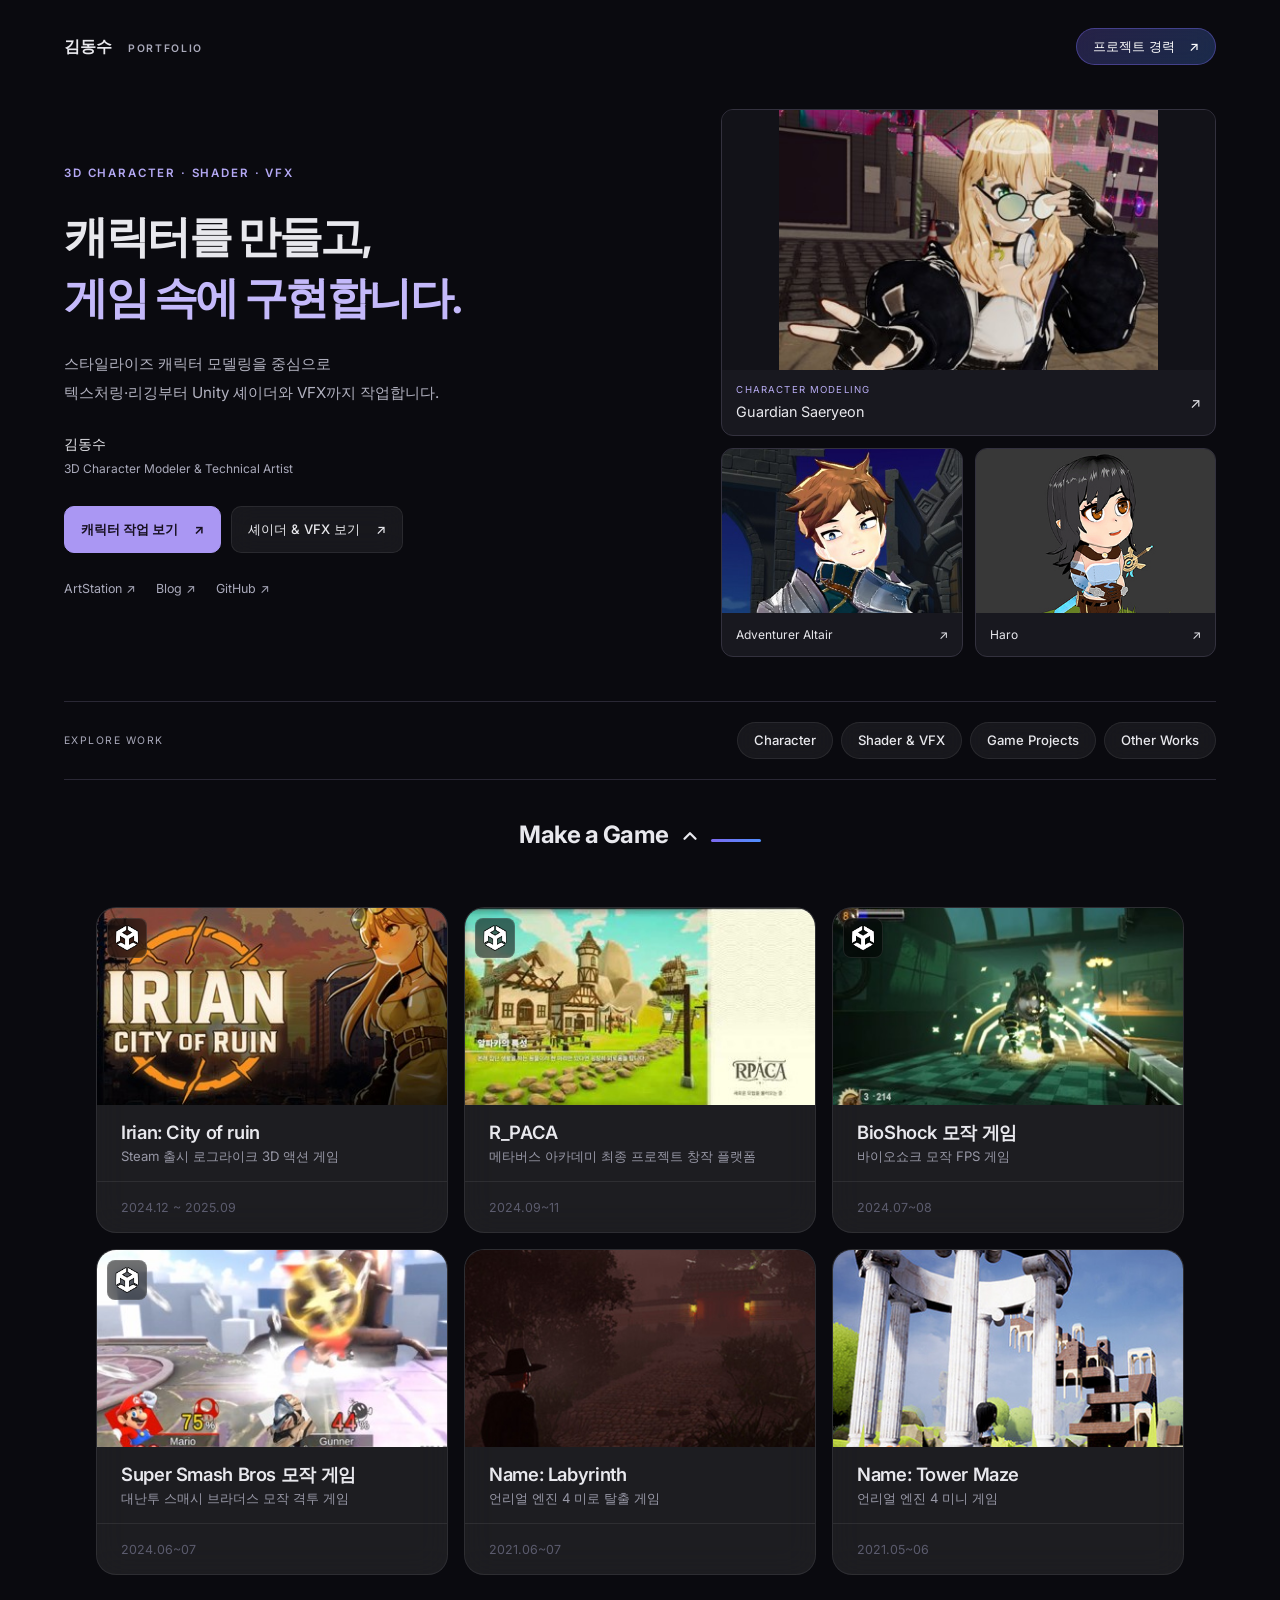
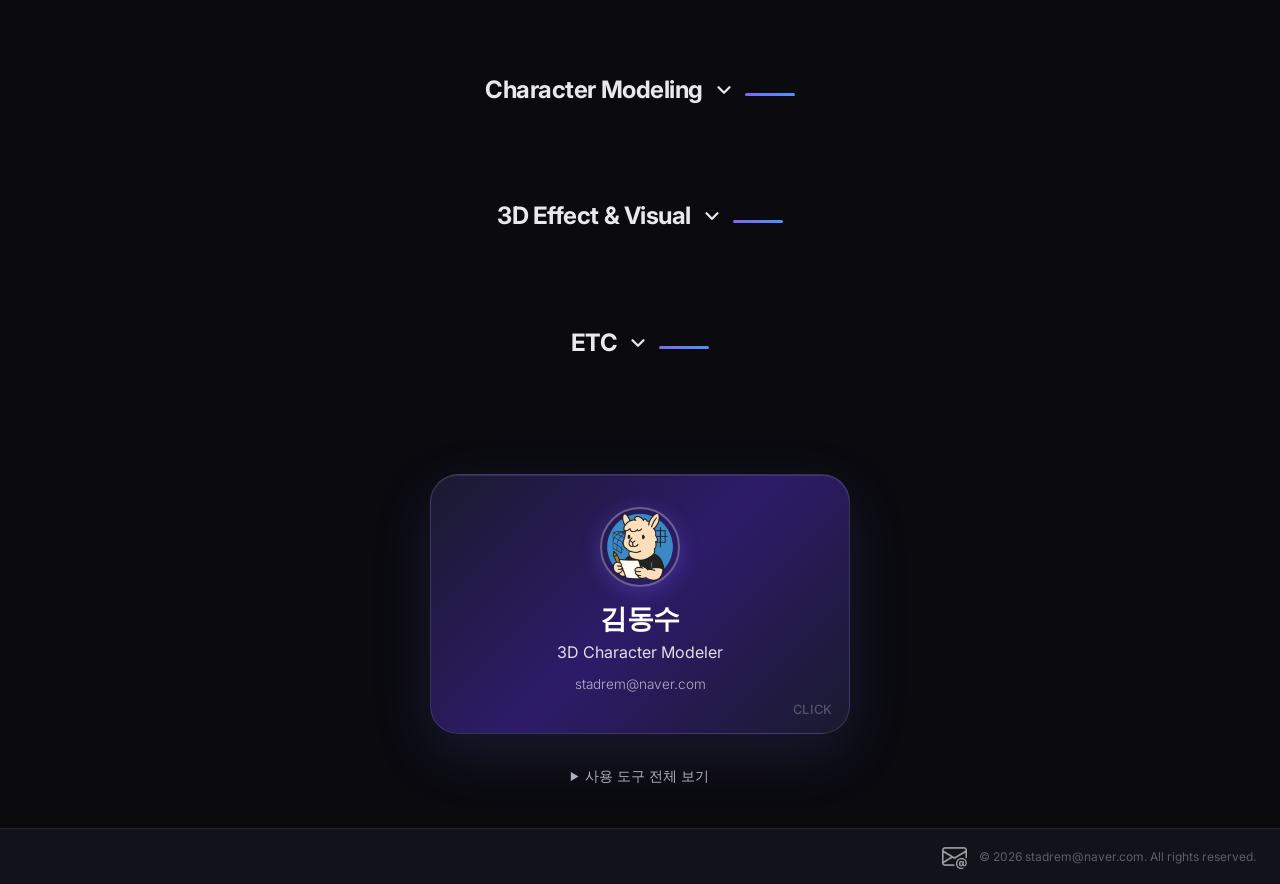
==== index.html @ 2d6e651c "첫 페이지 개선" ====
<!DOCTYPE html>
<html lang="ko" data-bs-theme="dark">

<head>
    <!-- 해시 링크: #game / #modeling / #effect / #etc / #career-->
    <meta charset="UTF-8">
    <meta name="Keywords" content="HTML, Modeling, Blender, 3ds max, 3d, game"> <!--검색 키워드-->
    <meta name="Description" content="안녕하세요. 개인적인 목적의 포트폴리오 사이트입니다.">
    <meta http-equiv="Copyright" content="Stadrem" />
    <meta name="viewport" content="width=device-width, initial-scale=1.0">

    <title>김동수의 포트폴리오</title>

    <script src="https://ajax.googleapis.com/ajax/libs/jquery/3.5.1/jquery.min.js"></script> <!--제이쿼리-->
    <link href="https://cdn.jsdelivr.net/npm/bootstrap@5.0.2/dist/css/bootstrap.min.css" rel="stylesheet"
        integrity="sha384-EVSTQN3/azprG1Anm3QDgpJLIm9Nao0Yz1ztcQTwFspd3yD65VohhpuuCOmLASjC" crossorigin="anonymous">
    <!--부트스트랩-->
    <link rel="stylesheet" type="text/css" href="style.css"> <!--CSS-->

    <script>
        document.addEventListener("DOMContentLoaded", function () {
            const topBtn = document.getElementById("topBtn");

            // 스크롤 이벤트
            window.addEventListener("scroll", function () {
                if (document.documentElement.scrollTop > 100 || document.body.scrollTop > 100) {
                    topBtn.style.display = "block";
                } else {
                    topBtn.style.display = "none";
                }
            });

            // 버튼 클릭 시 맨 위로
            topBtn.addEventListener("click", function () {
                window.scrollTo({ top: 0, behavior: 'smooth' });
            });
        });
    </script>
</head>

<body>
    <!-- 작품 중심 소개 -->
    <header class="portfolio-hero">
        <div class="hero-topline">
            <span class="hero-brand">김동수 <span>PORTFOLIO</span></span>
            <a href="#career" id="showCareerBtn" class="nav-career-btn">프로젝트 경력 <span aria-hidden="true">↗</span></a>
        </div>
        <div class="hero-layout">
            <div class="hero-copy">
                <p class="hero-eyebrow">3D CHARACTER · SHADER · VFX</p>
                <h1>캐릭터를 만들고,<br><span>게임 속에 구현합니다.</span></h1>
                <p class="hero-intro">스타일라이즈 캐릭터 모델링을 중심으로<br class="hero-desktop-break"> 텍스처링·리깅부터 Unity 셰이더와 VFX까지 작업합니다.</p>
                <p class="hero-role">김동수 <span>3D Character Modeler & Technical Artist</span></p>
                <nav class="hero-actions" aria-label="주요 작업 살펴보기">
                    <a href="#modeling" class="nav-anchor-btn hero-primary">캐릭터 작업 보기 <span aria-hidden="true">↗</span></a>
                    <a href="#effect" class="nav-anchor-btn">셰이더 & VFX 보기 <span aria-hidden="true">↗</span></a>
                </nav>
                <nav class="nav-external-links" aria-label="외부 포트폴리오">
                    <a href="https://www.artstation.com/stadrem" target="_blank" rel="noopener noreferrer">ArtStation ↗</a>
                    <a href="https://blog.naver.com/0ddomobb0" target="_blank" rel="noopener noreferrer">Blog ↗</a>
                    <a href="https://github.com/Stadrem" target="_blank" rel="noopener noreferrer">GitHub ↗</a>
                </nav>
            </div>
            <div class="hero-gallery" aria-label="캐릭터 작업 미리보기">
                <button type="button" class="hero-work hero-work-main" data-project-image="img/014.jpg" aria-label="Guardian Saeryeon 작업 상세 보기">
                    <img src="img/014.jpg" alt="금발과 안경을 쓴 스타일라이즈 캐릭터 Guardian Saeryeon" width="362" height="248" fetchpriority="high">
                    <span class="hero-work-caption"><span><small>CHARACTER MODELING</small>Guardian Saeryeon</span><span aria-hidden="true">↗</span></span>
                </button>
                <button type="button" class="hero-work" data-project-image="img/013.jpg" aria-label="Adventurer Altair 작업 상세 보기">
                    <img src="img/013.jpg" alt="갑옷을 입은 모험가 캐릭터 Adventurer Altair" width="362" height="248">
                    <span class="hero-work-caption"><span>Adventurer Altair</span><span aria-hidden="true">↗</span></span>
                </button>
                <button type="button" class="hero-work" data-project-image="img/005.jpg" aria-label="Haro 작업 상세 보기">
                    <img src="img/005.jpg" alt="셀 셰이딩으로 표현한 검은 머리 캐릭터 Haro" width="362" height="248">
                    <span class="hero-work-caption"><span>Haro</span><span aria-hidden="true">↗</span></span>
                </button>
            </div>
        </div>
        <nav class="hero-section-nav" aria-label="전체 작업 카테고리">
            <span class="hero-nav-label">EXPLORE WORK</span>
            <div class="nav-sections">
                <a href="#modeling" class="nav-anchor-btn">Character</a>
                <a href="#effect" class="nav-anchor-btn">Shader & VFX</a>
                <a href="#game" class="nav-anchor-btn">Game Projects</a>
                <a href="#etc" class="nav-anchor-btn">Other Works</a>
            </div>
        </nav>
    </header>

    <main>


        <!--게임 제작 항목-->
        <div class="section">
            <div class="alert alert-primary section-toggle" role="alert" data-target="gmContent">
                <span>Make a Game</span>
                <svg class="toggle-chevron" viewBox="0 0 24 24" fill="none" stroke="currentColor" stroke-width="2.5"
                    stroke-linecap="round" stroke-linejoin="round">
                    <polyline points="6 9 12 15 18 9"></polyline>
                </svg>
            </div>
        </div>

        <div class="mycards collapsible-content" id="gmContent">
            <div class="row row-cols-1 row-cols-sm-2 row-cols-lg-3 g-3">

                <div data-aos="fade-left">
                    <div class="col" data-link="https://coda.io/d/_dX2k_UHER1o/_sufJGbPc">
                        <div class="card h-100 project-card">
                            <img src="img/015.jpg" class="card-img-top" alt="Game">
                            <div class="tool-icons">
                                <tool-icon tool="unity"></tool-icon>
                            </div>
                            <div class="card-body">
                                <h4 class="card-title">Irian: City of ruin</h4>
                                <p class="card-summary">Steam 출시 로그라이크 3D 액션 게임</p>
                                <h5 class="card-title">Role: 팀장 / 기획 / 캐릭터 모델링 / 이펙트</h5>
                                <p class="card-text-tools">Tools: Unity 6, Blender, Substance Painter</p>
                                <div class="card-text">
                                    <p>
                                    <div style="display: flex; justify-content: center; align-items: center; gap: 12px; margin-bottom: 16px;">
                                        <a href="https://store.steampowered.com/app/3985500/Irian_City_of_ruin/"
                                            target="_blank"
                                            style="background: linear-gradient(135deg, #7c6aef, #4f8fff); color: white; padding: 6px 18px; border-radius: 10px; text-decoration: none; text-align: center; font-size: 0.85rem; font-weight: 500;">스팀
                                            링크</a>

                                        <a href="https://docs.google.com/presentation/d/1AZgOl_egRmAChPZzWufiyUpXezjsHoAV/edit?usp=drive_link&ouid=102614391910378620983&rtpof=true&sd=true"
                                            target="_blank"
                                            style="background: linear-gradient(135deg, #7c6aef, #4f8fff); color: white; padding: 6px 18px; border-radius: 10px; text-decoration: none; text-align: center; font-size: 0.85rem; font-weight: 500;">기획서</a>
                                    </div>
                                    </p>
                                    <p>24년 12월부터 게임 개발 비경험자들로 구성해서 사이드 프로젝트로 제작한 게임입니다. 어반 판타지 테마의 로그라이크 3D 액션
                                        게임으로 계획했습니다.</p>
                                    <p>팀장을 맡아 <b>3D 모델링, 기획, 일정과 개발 방향 조율</b>하였습니다.</p>
                                    <p>기획과 관련된 다양한 경험을 해보았고, 인력 관리, 주기적인 미팅과 일정 조율, 상세한 기획, 데이터 관리의 중요성을 깨닫게 해주었습니다.</p>
                                    <p>2025년 10월 08일 출시.</p>
                                </div>
                            </div>
                            <div class="card-footer">
                                <small class="text-body-secondary">2024.12 ~ 2025.09</small>
                            </div>
                        </div>
                    </div>
                </div>

                <div data-aos="fade-left">
                    <div class="col" data-link="https://www.youtube.com/watch?v=WVRnNTGtYiE">
                        <div class="card h-100 project-card">
                            <img src="img/012.jpg" class="card-img-top" alt="Game">
                            <div class="tool-icons">
                                <tool-icon tool="unity"></tool-icon>
                            </div>
                            <div class="card-body">
                                <h4 class="card-title">R_PACA</h4>
                                <p class="card-summary">메타버스 아카데미 최종 프로젝트 창작 플랫폼</p>
                                <h5 class="card-title">Role: 주사위 시스템 및 아바타 시스템 개발 / 캐릭터 모델링/</h5>
                                <p class="card-text-tools">Tools: Unity 2023, C#, Blender</p>
                                <div class="card-text">
                                    <p>메타버스 아카데미 3기, 최종 프로젝트에서 제작한 창작 플랫폼입니다.</p>
                                    <p><b>플레이어 캐릭터 모델링</b>을 담당했고, 그 외 프로그래밍 요소로써 <b>아바타 생성 씬 개발, 아바타 API 통신 개발, 칭호(업적)
                                            시스템 개발, 주사위 시스템 개발</b>을 했습니다.</p>
                                    <p>플레이어 캐릭터의 쉐이더는 Unity Toon Shader(UTS)를 사용 했고 텍스처 작업은 서브스탠스 페인터에서 했습니다.</p>
                                    <p><b>상속과 스태틱</b> 활용해서 최대한 코드를 간결화하려고 노력했습니다. 스태틱의 중요성과 재사용 가능한 코드 디자인의 필요성을 느꼈습니다.
                                    </p>
                                </div>
                            </div>
                            <div class="card-footer">
                                <small class="text-body-secondary">2024.09~11</small>
                            </div>
                        </div>
                    </div>
                </div>

                <div data-aos="fade-left">
                    <div class="col" data-link="https://youtu.be/4T2UUT2355M?si=v4CQzWK-rlz0ih7o">
                        <div class="card h-100 project-card">
                            <img src="img/011.jpg" class="card-img-top" alt="Game">
                            <div class="tool-icons">
                                <tool-icon tool="unity"></tool-icon>
                            </div>
                            <div class="card-body">
                                <h4 class="card-title">BioShock 모작 게임</h4>
                                <p class="card-summary">바이오쇼크 모작 FPS 게임</p>
                                <h5 class="card-title">Role: 팀장 / 일반 몬스터 개발 / UIUX / 1인칭 애니메이션 제작</h5>
                                <p class="card-text-tools">Tools: Unity 2023, C#, Blender</p>
                                <div class="card-text">
                                    <p>메타버스 아카데미 3기, 2차 프로젝트에서 제작한 모작 게임입니다.</p>
                                    <p>팀의 팀장을 맡았고, <b>UI, 일정 관리, 플레이어 1인칭 애니메이션</b> 그리고 프로그래밍 요소로써 <b>일반 몬스터 개발, 전반적인
                                            시스템 개발, 상점 개발</b>을 맡았습니다.
                                    </p>
                                    <p>네비 메쉬 및 FSM을 사용하여 몬스터의 행동을 관리했고, 싱글톤으로 시스템 매니저, 그리고 <b>인터페이스</b>등을 활용하여 코드를
                                        작성했습니다.
                                    </p>
                                    <p>플레이어의 1인칭 애니메이션을 블렌더로 직접 제작했습니다.</p>
                                    <h3><a href="https://youtu.be/H6BhE-q13IA?si=qFLb3FlIxB76Ao2f" target="_blank">애니메이션
                                            시연
                                            링크</a></h3>
                                </div>
                            </div>
                            <div class="card-footer">
                                <small class="text-body-secondary">2024.07~08</small>
                            </div>
                        </div>
                    </div>
                </div>

                <div data-aos="fade-left">
                    <div class="col" data-link="https://youtu.be/cstwApESvQU?si=7QqAZkp_Ku7_Xhqn">
                        <div class="card h-100 project-card">
                            <img src="img/010.jpg" class="card-img-top" alt="Game">
                            <div class="tool-icons">
                                <tool-icon tool="unity"></tool-icon>
                            </div>
                            <div class="card-body">
                                <h4 class="card-title">Super Smash Bros 모작 게임</h4>
                                <p class="card-summary">대난투 스매시 브라더스 모작 격투 게임</p>
                                <h5 class="card-title">Role: 캐릭터 마리오 개발 / 씬 제작 / UIUX</h5>
                                <p class="card-text-tools">Tools: Unity 2023, C#, Blender</p>
                                <div class="card-text">
                                    <p>메타버스 아카데미 3기, 1차 프로젝트에서 제작한 모작 게임입니다.</p>
                                    <p><b>마리오 플레이어 캐릭터 시스템을 개발</b>했고, 그 외 <b>포스트 프로세싱, 라이팅, 메테리얼</b>, 그리고 추가적인 개발 요소로써
                                        <b>전투 UI, UI 애니메이션 커맨드 안내 씬,
                                            승리 연출씬</b>을 제작했습니다. 적 캐릭터를 개발한 팀원과 소통하며 처음 게임을 제작 해보았습니다.
                                    </p>
                                    <p>유니티의 애니메이터 컨트롤러를 기반으로 콤보 공격의 애니메이션을 컨트롤했고, 애니메이션 이벤트를 활용해서 정교한 타이밍에 맞춰 콜라이더
                                        기반의 공격 판정을 구현했습니다.</p>
                                    <p>그 외에 기술적으로는 <b>싱글톤 패턴</b>으로 이펙트 및 사운드 매니저를 만들어서 이펙트와 사운드를 관리해보았습니다.</p>
                                </div>
                            </div>
                            <div class="card-footer">
                                <small class="text-body-secondary">2024.06~07</small>
                            </div>
                        </div>
                    </div>
                </div>

                <div data-aos="fade-left">
                    <div class="col" data-link="https://www.artstation.com/artwork/lxwbZo">
                        <div class="card h-100 project-card">
                            <img src="img/007.jpg" class="card-img-top" alt="Original Game, Labyrinth">
                            <div class="card-body">
                                <h4 class="card-title">Name: Labyrinth</h4>
                                <p class="card-summary">언리얼 엔진 4 미로 탈출 게임</p>
                                <p class="card-text-tools">Tools: Unreal 4, 3DS MAX, Subtance Painter, Marvelous
                                    Designer
                                </p>
                                <p class="card-text-tools">Trees, Plants: Download from the Asset Store</p>
                                <div class="card-text">
                                    <p>언리얼 엔진 4로 만든 미로 탈출 게임입니다.</p>
                                    <p>블루프린트 기능을 활용하여 문이 열리고/닫히는 기능, 구덩이에 떨어지면 특정 지점으로 텔레포트하는 기능, 열쇠 획득 기능, 시간 기록,
                                        클리어등
                                        게임으로써 갖춰야 할 기본적인 기능등을 구현했습니다.</p>
                                    <p>마블러스 디자이너를 활용하여 캐릭터를 제작하였습니다.</p>
                                </div>
                            </div>
                            <div class="card-footer">
                                <small class="text-body-secondary">2021.06~07</small>
                            </div>
                        </div>
                    </div>
                </div>

                <div data-aos="fade-left">
                    <div class="col" data-link="https://www.artstation.com/artwork/8eYJPG">
                        <div class="card h-100 project-card">
                            <img src="img/006.jpg" class="card-img-top" alt="Original Game, Tower Mage">
                            <div class="card-body">
                                <h4 class="card-title">Name: Tower Maze</h4>
                                <p class="card-summary">언리얼 엔진 4 미니 게임</p>
                                <p class="card-text-tools">Tools: Unreal 4, 3DS MAX, Subtance Painter</p>
                                <p class="card-text-tools">Trees, Plants: Download from the Asset Store</p>
                                <div class="card-text">
                                    <p>언리얼 엔진 4으로 처음 제작한 미니 게임입니다.</p>
                                    <p>3ds max에서 모델링들을 제작하여 프랍으로 가져와서 언리얼에서 씬을 구성했습니다. 약 한달의 시간이 주어졌는데, 장식물들은 무료
                                        에셋으로 처리하다보니
                                        시간의 여유가 있어서 캐릭터도 직접 만들어서 적용했습니다.</p>
                                    <p>블루프린트를 활용하지 못한 게임이라 아쉬움이 남습니다.</p>
                                </div>
                            </div>
                            <div class="card-footer">
                                <small class="text-body-secondary">2021.05~06</small>
                            </div>
                        </div>
                    </div>
                </div>


            </div>
        </div>
        <!--게임 제작 항목 끝-->

        <!--캐릭터 모델링 항목-->
        <div class="section">
            <div class="alert alert-primary section-toggle collapsed" role="alert" data-target="cmContent">
                <span>Character Modeling</span>
                <svg class="toggle-chevron" viewBox="0 0 24 24" fill="none" stroke="currentColor" stroke-width="2.5"
                    stroke-linecap="round" stroke-linejoin="round">
                    <polyline points="6 9 12 15 18 9"></polyline>
                </svg>
            </div>
        </div>

        <div class="mycards collapsible-content collapsed" id="cmContent">
            <div class="row row-cols-1 row-cols-sm-2 row-cols-lg-3 g-3">

                <div data-aos="fade-left">
                    <div class="col" data-link="https://www.artstation.com/artwork/eRXmkP">
                        <div class="card h-100 project-card">
                            <img src="img/017.jpg" class="card-img-top" alt="3D Character Modeling, Original Character">
                            <div class="tool-icons">
                                <tool-icon tool="blender"></tool-icon>
                                <tool-icon tool="substance"></tool-icon>
                                <tool-icon tool="unity"></tool-icon>
                            </div>
                            <div class="card-body">
                                <h4 class="card-title">Name: Rift Monsters</h4>
                                <p class="card-summary">팀 프로젝트 몬스터 3D 모델링</p>
                                <h5 class="card-title">Role: 3D 모델링, 텍스처, 리깅, 렌더링</h5>
                                <p class="card-text-tools">Tools: Blender, Subtance Painter, Unity, UTS</p>
                                <div class="card-text">
                                    <p>비공개 팀 프로젝트에서 사용된 몬스터들입니다.</p>
                                    <p>Unity Toon Shader를 사용했고, 하이폴리곤에서 추출한 노말맵과 핸드 페인팅을 사용했습니다.</p>
                                    <p>블렌더 MetaRig을 사용해서 리깅 작업까지 완료했고, 유니티 휴머노이드화하였습니다.</p>
                                    <p>로우 폴리곤으로 디테일함을 챙기려고 하이 폴리곤 작업에 신경 썼고, 광택 같은 재질감을 살려 이세계의 괴물의 모습을 표현하려 노력했습니다.</p>
                                    <p>약간 아쉬운 점이라면, 작업 시간때문에 애니메이션은 직접 만들지 못하고 믹사모를 활용했습니다.</p>
                                </div>
                            </div>
                            <div class="card-footer">
                                <small class="text-body-secondary">2025.02 ~ 2025.04</small>
                            </div>
                        </div>
                    </div>
                </div>

                <div data-aos="fade-left">
                    <div class="col" data-link="https://www.artstation.com/artwork/eR99xJ">
                        <div class="card h-100 project-card">
                            <img src="img/014.jpg" class="card-img-top" alt="3D Character Modeling, Original Character">
                            <div class="tool-icons">
                                <tool-icon tool="blender"></tool-icon>
                                <tool-icon tool="substance"></tool-icon>
                                <tool-icon tool="unity"></tool-icon>
                            </div>
                            <div class="card-body">
                                <h4 class="card-title">Name: Guardian Saeryeon</h4>
                                <p class="card-summary">호요버스 스타일 주인공 캐릭터 모델링</p>
                                <h5 class="card-title">Role: 3D 모델링, 텍스처, 리깅, 렌더링</h5>
                                <p class="card-text-tools">Tools: Blender, Subtance Painter, Unity, UTS</p>
                                <div class="card-text">
                                    <p>팀 프로젝트에서 사용된 주인공 캐릭터 [세련]입니다.</p>
                                    <p>Unity Toon Shader를 사용했고, 하이폴리곤에서 추출한 노말맵과 핸드 페인팅을 사용했습니다.</p>
                                    <p>블렌더 MetaRig을 사용해서 리깅 작업까지 완료했고, 유니티 휴머노이드화하였습니다.</p>
                                    <p>이전 작업물보다 높은 퀄리티를 위해 UTS를 좀 더 공부하였고, 더 많은 텍스처(마스킹맵)을 사용해볼 수 있었습니다.</p>
                                    <p>어떻게 하면 호요버스 아트 스타일을 낼 수 있는 지에 대해 많은 것을 공부한 작업물입니다.</p>
                                </div>
                            </div>
                            <div class="card-footer">
                                <small class="text-body-secondary">2024.12 ~ 2025.02</small>
                            </div>
                        </div>
                    </div>
                </div>

                <div data-aos="fade-left">
                    <div class="col" data-link="https://www.artstation.com/artwork/2By4RK">
                        <div class="card h-100 project-card">
                            <img src="img/013.jpg" class="card-img-top" alt="3D Character Modeling, Original Character">
                            <div class="tool-icons">
                                <tool-icon tool="blender"></tool-icon>
                                <tool-icon tool="substance"></tool-icon>
                                <tool-icon tool="unity"></tool-icon>
                            </div>
                            <div class="card-body">
                                <h4 class="card-title">Name: Adventurer Altair</h4>
                                <p class="card-summary">메타버스 아카데미 팀 프로젝트 캐릭터</p>
                                <h5 class="card-title">Role: 3D 모델링, 텍스처, 리깅, 렌더링</h5>
                                <p class="card-text-tools">Tools: Blender, Subtance Painter, Unity, UTS</p>
                                <div class="card-text">
                                    <p>메타버스 아카데미 3기 팀 프로젝트에 사용할 캐릭터를 제작했습니다.</p>
                                    <p>Unity Toon Shader를 사용했고, 적절한 노말맵과 핸드 페인팅으로 최대한 애니메이션 캐릭터 느낌을 내려고 노력했습니다.</p>
                                    <p>Rigging까지 블렌더에서 완료했고, Shape Key는 프로젝트 끝난 이후 작업했습니다.</p>
                                    <p>프로젝트 중, 기능 개발도 병행하였고, 시간이 굉장히 촉박했었습니다.</p>
                                    <p>그래서 기본 복장, 모험가 복장, 기사 복장 3가지를 3주 안에 빠르게 만들어냈습니다.</p>
                                </div>
                            </div>
                            <div class="card-footer">
                                <small class="text-body-secondary">2024.10.23 ~ 11.12</small>
                            </div>
                        </div>
                    </div>
                </div>

                <div data-aos="fade-left">
                    <div class="col" data-link="https://www.artstation.com/artwork/ELnnz8">
                        <div class="card h-100 project-card">
                            <img src="img/005.jpg" class="card-img-top" alt="3D Character Modeling, Original Character">
                            <div class="tool-icons">
                                <tool-icon tool="blender"></tool-icon>
                                <tool-icon tool="substance"></tool-icon>
                                <tool-icon tool="unity"></tool-icon>
                            </div>
                            <div class="card-body">
                                <h4 class="card-title">Name: Haro</h4>
                                <p class="card-summary">셀 쉐이딩 스타일 오리지널 캐릭터</p>
                                <h5 class="card-title">Role: 3D 모델링, 텍스처, 리깅, 렌더링</h5>
                                <p class="card-text-tools">Tools: 3DS MAX, Subtance Painter, Unity</p>
                                <div class="card-text">
                                    <p>Cel Shading 느낌의 캐릭터를 제작해보았습니다.</p>
                                    <p>Unity에서 Cel Shader를 적용하여 렌더링했고, 얼굴 Morph를 3ds max에서 제작하여 VRM 사양 모델으로 생성했습니다.
                                        이후 아이폰과 연동하여 실시간 연동을 테스트 해보았습니다.</p>
                                    <p>애니메 캐릭터 특유의 평면 스타일 눈을 제작하는데에 여러 방법을 연구하고 시도했습니다.</p>
                                </div>
                                <!--
                                    <p><button id="babylonjs-run-btn" type="button" class="btn btn-outline-dark">3D
                                            View</button></p>
                                    -->
                            </div>
                            <div class="card-footer">
                                <small class="text-body-secondary">2021.06 (2 Weeks)</small>
                            </div>
                        </div>
                    </div>
                </div>

                <div data-aos="fade-left">
                    <div class="col" data-link="https://www.artstation.com/artwork/ADnv5">
                        <div class="card h-100 project-card">
                            <img src="img/004.jpg" class="card-img-top"
                                alt="3D Character Modeling, Toukiden2's Benizuki">
                            <div class="tool-icons">
                                <tool-icon tool="max"></tool-icon>
                                <tool-icon tool="substance"></tool-icon>
                            </div>
                            <div class="card-body">
                                <h4 class="card-title">Name: Benizuki</h4>
                                <p class="card-summary">토귀전 2 캐릭터 모델링</p>
                                <h5 class="card-title">Game: Toukiden2</h5>
                                <h5 class="card-title">Role: 3D 모델링, 텍스처, 리깅, 렌더링</h5>
                                <p class="card-text-tools">Tools: 3DS MAX, Subtance Painter, PhotoShop, Marmoset
                                    Toolbag</p>
                                <div class="card-text">
                                    <p>풍성하고 긴 Hair card 모델링을 구현하려고 시도했던 캐릭터 모델링입니다.</p>
                                    <p>관절 부분마다 다양한 장식이 있어서 리깅에 어려움을 겪었습니다. 2D 아트를 레퍼런스 삼았지만, 이목구비를 완벽하게 동일하게 하는 것이
                                        어려운 작업이라는 것을 느끼게 되었습니다.</p>
                                </div>
                            </div>
                            <div class="card-footer">
                                <small class="text-body-secondary">2017.02~03</small>
                            </div>
                        </div>
                    </div>
                </div>

                <div data-aos="fade-left">
                    <div class="col" data-link="https://www.artstation.com/artwork/0r5vK">
                        <div class="card h-100 project-card">
                            <img src="img/003.jpg" class="card-img-top"
                                alt="3D Character Modeling, MassEffect's Shepherd">
                            <div class="tool-icons">
                                <tool-icon tool="max"></tool-icon>
                                <tool-icon tool="substance"></tool-icon>
                            </div>
                            <div class="card-body">
                                <h4 class="card-title">Name: Shepherd</h4>
                                <p class="card-summary">매스 이펙트 SF 캐릭터 모델링</p>
                                <h5 class="card-title">Game: MassEffect 3</h5>
                                <h5 class="card-title">Role: 3D 모델링, 텍스처, 리깅, 렌더링</h5>
                                <p class="card-text-tools">Tools: 3DS MAX, Subtance Painter, PhotoShop, Marmoset
                                    Toolbag</p>
                                <div class="card-text">
                                    <p>SF 스타일의 갑옷을 구현하고 싶어서 과거에 플레이 했던 게임의 캐릭터를 제작해보았습니다.</p>
                                    <p>Substance Painter의 마스킹등을 활용해서 더티한 부분과 흠집 부분을 디테일하게 구현해보았습니다. 추가적으로 실사 기반의
                                        Hair card를 처음 시도해보았습니다.</p>
                                </div>
                            </div>
                            <div class="card-footer">
                                <small class="text-body-secondary">2016.12~2017.01</small>
                            </div>
                        </div>
                    </div>
                </div>

                <div data-aos="fade-left">
                    <div class="col" data-link="https://www.artstation.com/artwork/Jn8zd">
                        <div class="card h-100 project-card">
                            <img src="img/002.jpg" class="card-img-top" alt="3D Character Modeling, Warcraft's Thrall">
                            <div class="tool-icons">
                                <tool-icon tool="max"></tool-icon>
                                <tool-icon tool="substance"></tool-icon>
                            </div>
                            <div class="card-body">
                                <h4 class="card-title">Name: Thrall</h4>
                                <p class="card-summary">월드 오브 워크래프트 팬아트 모델링</p>
                                <h5 class="card-title">Game: World of Warcraft</h5>
                                <h5 class="card-title">Role: 3D 모델링, 텍스처, 리깅, 렌더링</h5>
                                <p class="card-text-tools">Tools: 3DS MAX, Subtance Painter, PhotoShop, Marmoset
                                    Toolbag</p>
                                <div class="card-text">
                                    <p>개인적으로 좋아했던 게임, 월드 오브 워크래프트의 캐릭터를 제작했습니다.</p>
                                    <p>하이폴리곤 작업을 하여서Normal을 추출하였고, 디테일한 부분은 추가적으로 핸드페인팅으로 새겨넣었습니다.</p>
                                    <p>목과 어깨 부분을 덮는 구슬 장식이 리깅에 방해되서 크게 곤란했었던 경험이 있습니다.</p>
                                </div>
                            </div>
                            <div class="card-footer">
                                <small class="text-body-secondary">2016.08~10</small>
                            </div>
                        </div>
                    </div>
                </div>

                <div data-aos="fade-left">
                    <div class="col" data-link="https://www.artstation.com/artwork/YoyDb">
                        <div class="card h-100 project-card">
                            <img src="img/001.jpg" class="card-img-top"
                                alt="3D Character Modeling, OdinSphere's Velvet">
                            <div class="tool-icons">
                                <tool-icon tool="max"></tool-icon>
                                <tool-icon tool="photoshop"></tool-icon>
                            </div>
                            <div class="card-body">
                                <h4 class="card-title">Name: Velvet</h4>
                                <p class="card-summary">오딘 스피어 핸드페인팅 캐릭터</p>
                                <h5 class="card-title">Game: OdinSphere</h5>
                                <h5 class="card-title">Role: 3D 모델링, 텍스처, 리깅, 렌더링</h5>
                                <p class="card-text-tools">Tools: 3DS MAX, PhotoShop, Marmoset Toolbag</p>
                                <div class="card-text">
                                    <p>처음으로 제작한 핸드페인팅 스타일의 캐릭터 모델링입니다.</p>
                                    <p>Normal 없이 BaseColor로만 재질감을 표현했습니다. 사슬에 본을 심어서 포징하는데에 활용해보았습니다.</p>
                                    <p>2D 캐릭터 레퍼런스를 참고하여 무리하게 반실사 타입으로 만드려 시도한 결과물이 조금 아쉬웠던 작업입니다.</p>
                                </div>
                            </div>
                            <div class="card-footer">
                                <small class="text-body-secondary">2016.05~06</small>
                            </div>
                        </div>
                    </div>
                </div>

            </div>
        </div>
        <!--캐릭터 모델링 항목 끝-->

        <!--이펙트 제작 항목-->
        <div class="section">
            <div class="alert alert-primary section-toggle collapsed" role="alert" data-target="efContent">
                <span>3D Effect &amp; Visual</span>
                <svg class="toggle-chevron" viewBox="0 0 24 24" fill="none" stroke="currentColor" stroke-width="2.5"
                    stroke-linecap="round" stroke-linejoin="round">
                    <polyline points="6 9 12 15 18 9"></polyline>
                </svg>
            </div>
        </div>

        <div class="mycards collapsible-content collapsed" id="efContent">
            <div class="row row-cols-1 row-cols-sm-2 row-cols-lg-3 g-3">

                <div data-aos="fade-left">
                    <div class="col" data-link="">
                        <div class="card h-100 project-card">
                            <img src="Effect/Flower_thumbnail.jpg" class="card-img-top" alt="Flower Footstep Effect">
                            <div class="tool-icons">
                                <tool-icon tool="unity"></tool-icon>
                            </div>
                            <div class="card-body">
                                <h4 class="card-title">Flower Footstep</h4>
                                <p class="card-summary">VFX Graph의 GPU Event를 활용한 2차 발생 발자국 이펙트</p>
                                <h5 class="card-title">사내 프로젝트</h5>
                                <p class="card-text-tools">Tools: Unity 6, Visual Effect Graph</p>
                                <div class="card-text">
                                    <div class="card-video-container">
                                        <video class="card-video" autoplay loop muted playsinline>
                                            <source src="Effect/Flower_Video.mp4" type="video/mp4">
                                        </video>
                                    </div>
                                    <br>
                                    <p>유니티의 Visual Effect Graph(VFX)와 GPU Event를 활용하여, 메인 파티클이 소멸할 때 2차 이펙트가 발생하는 발자국
                                        이펙트를 구현했습니다.</p>
                                    <img src="Effect/Flower_VFX.jpg" class="card-img-top" alt="VFX Graph">
                                    <p>파티클에 로컬 좌표계 기준 뒤쪽(Back) 방향으로 속도(Velocity)를 부여하여 오브젝트가 이동할 때 자연스럽게 밀려나는 움직임을
                                        만들었습니다. 이후 해당 파티클의 수명(Lifetime)이 끝나는 시점에 GPU Event를 발생시켜 꽃잎이 흩날리는 2차 이펙트를
                                        연출했습니다.</p>
                                    <br>
                                    <p>그 외에 라인 렌더러(Line Renderer)를 사용하여 움직임의 궤적을 시각적으로 그려내었으며, 연출의 마무리 부분에서는 이펙트를 재활용하여
                                        순간적으로 다수의 파티클을 동시에 생성하는 방식으로 화려함을 강조했습니다.</p>
                                </div>
                                <div class="card-video-container">
                                    <video class="card-video" muted loop playsinline>
                                        <source src="Effect/Flower_Video.mp4" type="video/mp4">
                                    </video>
                                </div>
                            </div>
                            <div class="card-footer">
                                <small class="text-body-secondary">2026.06</small>
                            </div>
                        </div>
                    </div>
                </div>

                <div data-aos="fade-left">
                    <div class="col" data-link="">
                        <div class="card h-100 project-card">
                            <img src="Effect/ARPopup_thumbnail.jpg" class="card-img-top" alt="AR PopUp Effect">
                            <div class="tool-icons">
                                <tool-icon tool="unity"></tool-icon>
                            </div>
                            <div class="card-body">
                                <h4 class="card-title">AR Pop-Up</h4>
                                <p class="card-summary">Shader Graph와 Script를 활용한 순차적 팝업 및 라인 연결 이펙트</p>
                                <h5 class="card-title">사내 프로젝트</h5>
                                <p class="card-text-tools">Tools: Unity 6, Shader Graph, C#</p>
                                <div class="card-text">
                                    <div class="card-video-container">
                                        <video class="card-video" autoplay loop muted playsinline>
                                            <source src="Effect/ARPopup_Video.mp4" type="video/mp4">
                                        </video>
                                    </div>
                                    <br>
                                    <p>여러 개의 분리된 오브젝트들이 아래에서 위로 순차적으로 나타나는 AR 형태의 팝업 이펙트를 구현했습니다.</p>
                                    <img src="Effect/ARPopup_Shader.jpg" class="card-img-top" alt="Shader Graph">
                                    <p>쉐이더 그래프를 활용하여 특정 Y축 좌표를 기준으로 아래쪽은 디더링(Dithering)으로 잘라내어 보이지 않게 처리했습니다. 오브젝트가 위로
                                        이동함에 따라 서서히 나타나며, 나타나는 경계선 부분에 밝은 빛(Emission) 이펙트를 추가하여 빛에서부터 생성되는 듯한 연출을 주었습니다.
                                    </p>
                                    <br>
                                    <img src="Effect/ARPopup_Script.jpg" class="card-img-top" alt="Script">
                                    <p>스크립트를 통해 여러 오브젝트들의 등장 및 퇴장 순서를 정교하게 제어합니다. 지정된 시간 뒤에 차례대로 사라지게 할 뿐만 아니라, 특정 시간
                                        주기마다 하나의 오브젝트를 강조(색상 및 크기 변화)하는 부가 기능도 포함되어 있습니다.</p>
                                    <br>
                                    <img src="Effect/ARPopup_Script_Line.jpg" class="card-img-top" alt="Script Line">
                                    <p>추가적으로 Line Renderer와 연동하는 스크립트를 작성하여, 약간 떨어져 있는 월드 캔버스와 메쉬 사이를 시각적으로 이어주는 라인 연결
                                        기능을 구현했습니다.</p>
                                </div>
                                <div class="card-video-container">
                                    <video class="card-video" muted loop playsinline>
                                        <source src="Effect/ARPopup_Video.mp4" type="video/mp4">
                                    </video>
                                </div>
                            </div>
                            <div class="card-footer">
                                <small class="text-body-secondary">2026.06</small>
                            </div>
                        </div>
                    </div>
                </div>

                <div data-aos="fade-left">
                    <div class="col" data-link="">
                        <div class="card h-100 project-card">
                            <img src="Effect/FadeInOut_thumbnail.jpg" class="card-img-top" alt="Fade In Out Effect">
                            <div class="tool-icons">
                                <tool-icon tool="unity"></tool-icon>
                            </div>
                            <div class="card-body">
                                <h4 class="card-title">Fade in Fade Out</h4>
                                <p class="card-summary">Shader Graph와 Script를 활용한 페이드 인 아웃 이펙트 구현</p>
                                <h5 class="card-title">사내 프로젝트</h5>
                                <p class="card-text-tools">Tools: Unity 6, Shader Graph, C#</p>
                                <div class="card-text">
                                    <div class="card-video-container">
                                        <video class="card-video" autoplay loop muted playsinline>
                                            <source src="Effect/FadeInOut_Video.mp4" type="video/mp4">
                                        </video>
                                    </div>
                                    <br>
                                    <p>쉐이더 그래프를 활용하여 오브젝트가 자연스럽게 나타나고 사라지는 페이드 인/아웃 효과를 구현했습니다.</p>
                                    <img src="Effect/FadeInOut_Shader.jpg" class="card-img-top" alt="Shader Graph">
                                    <p>모바일 디바이스 환경에서의 성능 최적화를 위해 디더링(Dithering) 기법을 적용하였으며, URP 환경에 맞춘 커스텀 세팅을 통해 다양한
                                        메테리얼에 범용적으로 적용할 수 있도록 설계했습니다.</p>
                                    <br>
                                    <img src="Effect/FadeInOut_Script.jpg" class="card-img-top" alt="Script">
                                    <p>또한, 외부 스크립트에서 제어할 수 있는 프로퍼티를 노출하여, 오브젝트의 등장 타이밍에 맞춰 게이지가 자연스럽게 증감하며 이펙트가 동작하도록
                                        구현했습니다.</p>
                                </div>
                                <div class="card-video-container">
                                    <video class="card-video" muted loop playsinline>
                                        <source src="Effect/FadeInOut_Video.mp4" type="video/mp4">
                                    </video>
                                </div>
                            </div>
                            <div class="card-footer">
                                <small class="text-body-secondary">2026.06</small>
                            </div>
                        </div>
                    </div>
                </div>

                <div data-aos="fade-left">
                    <div class="col" data-link="">
                        <div class="card h-100 project-card">
                            <img src="Effect/LineDraw_thumbnail.jpg" class="card-img-top" alt="Line Draw Effect">
                            <div class="tool-icons">
                                <tool-icon tool="unity"></tool-icon>
                            </div>
                            <div class="card-body">
                                <h4 class="card-title">Line Draw</h4>
                                <p class="card-summary">Shader Graph와 Visual Effect Graph를 활용한 라인 드로잉 이펙트</p>
                                <h5 class="card-title">사내 프로젝트</h5>
                                <p class="card-text-tools">Tools: Unity 6, Shader Graph, Visual Effect Graph</p>
                                <div class="card-text">
                                    <div class="card-video-container">
                                        <video class="card-video" autoplay loop muted playsinline>
                                            <source src="Effect/LineDraw_Video.mp4" type="video/mp4">
                                        </video>
                                    </div>
                                    <br>
                                    <p><b>[최적화 및 배칭 감소]</b> 초기에는 4개의 라인을 개별 생성하여 배치 수가 급증할 위험(최소 40개 예상)이 있었습니다. 이를 해결하기
                                        위해 사각형 라인 메쉬 1개로 변경하고, Visual Effect Graph(VEG)와 Shader Graph(SG)를 통합했습니다. SG에서
                                        버텍스를 밀어내는 방식으로 형태를 유지하면서 <b>드로우 콜(배칭)을 1개로 단축</b>하는 최적화를 달성하였습니다.</p>
                                    <br>
                                    <img src="Effect/LineDraw_Shader.jpg" class="card-img-top" alt="Shader Graph">
                                    <p><b>[SG_NeonRect 쉐이더]</b> 단순히 크기만 조절하면 메쉬가 늘어나 매핑이 깨지는 문제가 있었습니다. 이에 메쉬 UV를 수정(천장을
                                        바라보게 전개)한 후 버텍스의 위치 자체를 쉐이더에서 제어하여 형태 변형을 방지했습니다.</p>
                                    <br>
                                    <img src="Effect/LineDraw_VFX.jpg" class="card-img-top" alt="VFX Graph">
                                    <p><b>[VEG_BeamLineFix2 이펙트]</b> Single Burst로 메쉬를 생성합니다. 애니메이션은 Lifetime에 속도를 곱하여
                                        계산하고, 초기화 보정치(-0.7)와 Clamp를 이용해 알파값이 예상치 못하게 터지는 현상을 막았습니다. 추가로 라인이 그려지는 연출 후
                                        내부에 파티클 및 벽면이 자연스럽게 페이드인(알파 0→1)과 타일링 크기 보정과 함께 생성되게 구성했습니다.</p>
                                    <br>
                                    <img src="Effect/LineDraw_Script.jpg" class="card-img-top" alt="Script">
                                    <p>마지막으로, 생성 이펙트들과 라인이 동시에 조화롭게 재생될 수 있도록, 최상위 프리팹에 스크립트를 부착해 로직을 하나로 간략화했습니다.</p>
                                </div>
                                <div class="card-video-container">
                                    <video class="card-video" muted loop playsinline>
                                        <source src="Effect/LineDraw_Video.mp4" type="video/mp4">
                                    </video>
                                </div>
                            </div>
                            <div class="card-footer">
                                <small class="text-body-secondary">2026.04</small>
                            </div>
                        </div>
                    </div>
                </div>

                <div data-aos="fade-left">
                    <div class="col" data-link="">
                        <div class="card h-100 project-card">
                            <img src="Effect/Wire_thumbnail.jpg" class="card-img-top" alt="Wire Frame Effect">
                            <div class="tool-icons">
                                <tool-icon tool="unity"></tool-icon>
                            </div>
                            <div class="card-body">
                                <h4 class="card-title">Wire Frame</h4>
                                <p class="card-summary">Shader Graph를 활용한 와이어 프레임 이펙트</p>
                                <h5 class="card-title">사내 프로젝트</h5>
                                <p class="card-text-tools">Tools: Unity 6, Shader Graph, Visual Effect Graph</p>
                                <div class="card-text">
                                    <div class="card-video-container">
                                        <video class="card-video" autoplay loop muted playsinline>
                                            <source src="Effect/Wire_Video.mp4" type="video/mp4">
                                        </video>
                                    </div>
                                    <br>
                                    <p><b>[Render Objects 활용]</b> 50개가 넘는 메테리얼 각각에 와이어 프레임을 직접 새겨 넣는 비효율적인 작업을 피하기 위해,
                                        기존 모델 위에 쉐이더를 덧씌우는 <b>Render Objects</b> 기능을 활용했습니다.</p>
                                    <p><b>[독립 사용 및 Layer 제어]</b> 이 메테리얼은 라인 부분을 제외하면 투명하여 주로 덮어씌우는 용도로 쓰입니다. 오브젝트(및 하위
                                        오브젝트)의 레이어를 <code>Emission</code>으로 변경하기만 하면 스크립트에서도 간편하게 이펙트를 제어할 수 있습니다.</p>
                                    <br>
                                    <img src="Effect/Wire_Shader.jpg" class="card-img-top" alt="Shader Graph">
                                    <br>
                                    <p><b>[애니메이션 효과 구현]</b> 오브젝트간의 결합(정합) 시 시각적인 피드백과 생동감을 주기 위해 와이어가 움직이는 애니메이션 효과를
                                        부여했습니다. 필요에 따라 애니메이션의 On/Off 전환 및 속도 조절이 가능하도록 프로퍼티를 구성했습니다.</p>
                                </div>
                                <div class="card-video-container">
                                    <video class="card-video" muted loop playsinline>
                                        <source src="Effect/Wire_Video.mp4" type="video/mp4">
                                    </video>
                                </div>
                            </div>
                            <div class="card-footer">
                                <small class="text-body-secondary">2025.12</small>
                            </div>
                        </div>
                    </div>
                </div>

                <div data-aos="fade-left">
                    <div class="col" data-link="https://www.artstation.com/artwork/gRXK0K">
                        <div class="card h-100 project-card">
                            <img src="Effect/Rift_thumbnail.jpg" class="card-img-top" alt="Space Rift Effect">
                            <div class="tool-icons">
                                <tool-icon tool="unity"></tool-icon>
                            </div>
                            <div class="card-body">
                                <h4 class="card-title">Space Rift</h4>
                                <p class="card-summary">Shader Graph 기반 균열 이펙트</p>
                                <h5 class="card-title">Project: Irian: City of ruin</h5>
                                <p class="card-text-tools">Tools: Unity 6, Shader Graph, Render Objects</p>
                                <div class="card-text">
                                    <div class="card-video-container">
                                        <video class="card-video" autoplay loop muted playsinline>
                                            <source src="Effect/Rift_Video.mp4" type="video/mp4">
                                        </video>
                                    </div>
                                    <br>
                                    <img src="Effect/Rift_Shader.jpg" class="card-img-top" alt="Game">
                                    <p>배경 오브젝트에 물결치는 균열 이펙트를 덧씌우기 위해 Shader Graph로 메테리얼을 제작하고 유니티의 Render Objects 기능을
                                        사용했습니다.</p>
                                    <p>공간이 찢겨서 불안정한 느낌을 주기 위해 UV 왜곡과 노이즈 텍스처를 활용하여 물결치는 효과를 구현했습니다.</p>
                                </div>
                                <div class="card-video-container">
                                    <video class="card-video" muted loop playsinline>
                                        <source src="Effect/Rift_Video.mp4" type="video/mp4">
                                    </video>
                                </div>
                            </div>
                            <div class="card-footer">
                                <small class="text-body-secondary">2025.05</small>
                            </div>
                        </div>
                    </div>
                </div>

                <div data-aos="fade-left">
                    <div class="col" data-link="https://www.artstation.com/artwork/gRXK0K">
                        <div class="card h-100 project-card">
                            <img src="Effect/Aura_thumbnail.jpg" class="card-img-top" alt="Aura Effect">
                            <div class="tool-icons">
                                <tool-icon tool="unity"></tool-icon>
                            </div>
                            <div class="card-body">
                                <h4 class="card-title">Aura</h4>
                                <p class="card-summary">VFX Graph 기반 몬스터 오라 이펙트</p>
                                <h5 class="card-title">Project: Irian: City of ruin</h5>
                                <p class="card-text-tools">Tools: Unity 6, Visual Effect Graph, C# Script</p>
                                <div class="card-text">
                                    <div class="card-video-container">
                                        <video class="card-video" autoplay loop muted playsinline>
                                            <source src="Effect/Aura_Video.mp4" type="video/mp4">
                                        </video>
                                    </div>
                                    <br>
                                    <p>몬스터의 몸체에 검은 이펙트가 생성되게 하는 VFX Graph를 제작했습니다.</p>
                                    <img src="Effect/Aura_VFX.jpg" class="card-img-top" alt="Game">
                                    <p>Skinned Mesh를 프로퍼티로 받아와서 해당 Mesh 형태로 파티클을 생성했습니다.</p>
                                    <img src="Effect/Aura_Script.jpg" class="card-img-top" alt="Game">
                                    <p>스크립트로 일정 주기마다 Skinned Mesh Renderer를 Mesh로 변환, 캡쳐해서 VFX Graph에 반환했습니다.</p>
                                </div>
                                <div class="card-video-container">
                                    <video class="card-video" muted loop playsinline>
                                        <source src="Effect/Aura_Video.mp4" type="video/mp4">
                                    </video>
                                </div>
                            </div>
                            <div class="card-footer">
                                <small class="text-body-secondary">2025.05</small>
                            </div>
                        </div>
                    </div>
                </div>

                <div data-aos="fade-left">
                    <div class="col" data-link="https://www.artstation.com/artwork/gRXK0K">
                        <div class="card h-100 project-card">
                            <img src="Effect/Death_thumbnail.jpg" class="card-img-top" alt="Death Scatter Effect">
                            <div class="tool-icons">
                                <tool-icon tool="unity"></tool-icon>
                            </div>
                            <div class="card-body">
                                <h4 class="card-title">Death Scatter</h4>
                                <p class="card-summary">VFX Graph 기반 사망 이펙트</p>
                                <h5 class="card-title">Project: Irian: City of ruin</h5>
                                <p class="card-text-tools">Tools: Unity 6, Visual Effect Graph, C# Script</p>
                                <div class="card-text">
                                    <div class="card-video-container">
                                        <video class="card-video" autoplay loop muted playsinline>
                                            <source src="Effect/Death_Video.mp4" type="video/mp4">
                                        </video>
                                    </div>
                                    <br>
                                    <p>기존에 제작한 Aura 이펙트를 응용해서, 특정 타이밍에 Mesh를 캡쳐하여 이펙트로 활용했습니다.</p>
                                    <img src="Effect/Death_VFX.jpg" class="card-img-top" alt="Game">
                                    <p>1. Skinned Mesh를 프로퍼티로 받아와서 해당 Mesh 형태로 반투명한 메쉬를 생성했습니다.</p>
                                    <p>2. 추가적으로 Skinned Mesh의 위치와 Surface를 기반으로 사각 이펙트들을 생성했습니다.</p>
                                    <img src="Effect/Death_Script.jpg" class="card-img-top" alt="Game">
                                    <p>Aura 이펙트와는 다르게, 원본 Skinned Mesh를 숨겨야했고, 여러 이유에서 반복 재생되지 않게 이펙트를 1회만 재생되도록 했습니다.
                                    </p>
                                    <p>마지막으로, Mesh가 나뉘어있는 케이스를 해결하기 위해 배열로 Skinned Mesh를 받아올 수 있도록 스크립트를 제작했습니다.</p>
                                </div>
                                <div class="card-video-container">
                                    <video class="card-video" muted loop playsinline>
                                        <source src="Effect/Death_Video.mp4" type="video/mp4">
                                    </video>
                                </div>
                            </div>
                            <div class="card-footer">
                                <small class="text-body-secondary">2025.05</small>
                            </div>
                        </div>
                    </div>
                </div>

                <div data-aos="fade-left">
                    <div class="col" data-link="https://www.artstation.com/artwork/gRXK0K">
                        <div class="card h-100 project-card">
                            <img src="Effect/Portal_thumbnail.jpg" class="card-img-top" alt="Portal Effect">
                            <div class="tool-icons">
                                <tool-icon tool="unity"></tool-icon>
                            </div>
                            <div class="card-body">
                                <h4 class="card-title">Portal</h4>
                                <p class="card-summary">VFX Graph 기반 포탈 이펙트</p>
                                <h5 class="card-title">Project: Irian: City of ruin</h5>
                                <p class="card-text-tools">Tools: Unity 6, Visual Effect Graph, Shader Graph</p>
                                <div class="card-text">
                                    <div class="card-video-container">
                                        <video class="card-video" autoplay loop muted playsinline>
                                            <source src="Effect/Portal_Video.mp4" type="video/mp4">
                                        </video>
                                    </div>
                                    <br>
                                    <img src="Effect/Portal_VFX.jpg" class="card-img-top" alt="Game">
                                    <p>여러 VFX Graph를 배치하고 지속할 이펙트와 루프 생성될 이펙트를 구분해서 제작해보았습니다.</p>
                                    <p>포탈 중심의 회전하는 파티클과 외곽의 에너지 링을 조합하여 몰입감 있는 포탈 연출을 완성했습니다.</p>
                                </div>
                                <div class="card-video-container">
                                    <video class="card-video" muted loop playsinline>
                                        <source src="Effect/Portal_Video.mp4" type="video/mp4">
                                    </video>
                                </div>
                            </div>
                            <div class="card-footer">
                                <small class="text-body-secondary">2025.05</small>
                            </div>
                        </div>
                    </div>
                </div>

            </div>
        </div>
        <!--이펙트 제작 항목 끝-->

        <!--공부 용도-->
        <div class="section">
            <div class="alert alert-primary section-toggle collapsed" role="alert" data-target="etcContent">
                <span>ETC</span>
                <svg class="toggle-chevron" viewBox="0 0 24 24" fill="none" stroke="currentColor" stroke-width="2.5"
                    stroke-linecap="round" stroke-linejoin="round">
                    <polyline points="6 9 12 15 18 9"></polyline>
                </svg>
            </div>
        </div>

        <div class="mycards collapsible-content collapsed" id="etcContent">
            <div class="row row-cols-1 row-cols-sm-2 row-cols-lg-3 g-3">

                <div data-aos="fade-left">
                    <div class="col" data-link="https://youtu.be/ZP1CdUDBSoY">
                        <div class="card h-100 project-card">
                            <img src="img/008.jpg" class="card-img-top" alt="Original Game, Forest">
                            <div class="tool-icons">
                                <tool-icon tool="unity"></tool-icon>
                            </div>
                            <div class="card-body">
                                <h4 class="card-title">Name: Forest</h4>
                                <p class="card-summary">유니티 공부용 게임 프로젝트</p>
                                <p class="card-text-tools">Tools: Unity 2022 ~ For study</p>
                                <p class="card-text-tools">Trees, Plants: Download from the Asset Store</p>
                                <div class="card-text">
                                    <p>공부 목적으로 제작한 유니티 게임입니다.</p>
                                    <p>C#의 기초와 유니티 기능, 애니메이션 전환, UI, 랜드스케이프, 프리팹에 대해 배웠습니다.</p>
                                    <p>재직중에 강의를 들은 것이라 별도의 캐릭터를 제작할 시간이 나지 못한 것이 아쉬웠습니다.</p>
                                </div>
                            </div>
                            <div class="card-footer">
                                <small class="text-body-secondary">2023.12~2024.01</small>
                            </div>
                        </div>
                    </div>
                </div>

                <div data-aos="fade-left">
                    <div class="col" data-link="https://github.com/Stadrem/PortfolioSite">
                        <div class="card h-100 project-card">
                            <img src="img/009.jpg" class="card-img-top" alt="This Homepage">
                            <div class="card-body">
                                <h4 class="card-title">This Homepage</h4>
                                <p class="card-summary">HTML/CSS/JS 포트폴리오 사이트</p>
                                <p class="card-text-tools">Tools: Visual Studio Code, HTML, CSS, JavaScript,
                                    Bootstrap</p>
                                <div class="card-text">
                                    <p>공부 목적으로 제작한 홈페이지입니다.</p>
                                    <p>계속해서 개선중이고, 추후에는 3D 뷰어(Babylon js)를 추가하는 것이 목적입니다.</p>
                                </div>
                            </div>
                            <div class="card-footer">
                                <small class="text-body-secondary">2024.03~</small>
                            </div>
                        </div>
                    </div>
                </div>

            </div>
        </div>
        <!--공부 용도 끝-->

        <div>
            <button type="button" id="topBtn" class="btn btn-primary" onclick="scrollToTop()"
                title="Go to top">Top</button>
        </div>
        <!--자기소개 명함-->
        <article class="about">
            <section class="business-card-section">
                <div class="business-card" id="businessCard">
                    <div class="card-inner">
                        <!-- 앞면 -->
                        <div class="card-front">
                            <div class="profile-container">
                                <img src="img/profile.png" class="card-profile-img" alt="프로필 사진">
                            </div>
                            <div class="card-info">
                                <h2 class="card-name">김동수</h2>
                                <p class="card-title">3D Character Modeler</p>
                                <p class="card-email">stadrem@naver.com</p>
                            </div>
                            <div class="click-hint">Click</div>
                        </div>

                        <!-- 뒷면 -->
                        <div class="card-back">
                            <div class="card-content">
                                <h3>About Me</h3>
                                <p><strong>5년 이상</strong>의 3D 모델링 경험을 바탕으로 게임 스타일의 캐릭터 모델링을 전문으로 하며,
                                    현재는 스타일라이즈, 셀 쉐이딩 기반 비주얼을 주로 다룹니다.<br></p>

                                <ul class="card-details">
                                    <li>⚔️ <strong>전문 분야:</strong> 3D 캐릭터 모델링, 텍스처링, 리깅</li>
                                    <li>🎨 <strong>선호 스타일:</strong> 판타지, 애니메이션, 반실사</li>
                                    <li>🎮 <strong>선호 게임:</strong> 페르소나, 아틀리에, WoW, 원신</li>
                                    <li>🧭 <strong>목표:</strong> 테크니컬 아티스트 겸 게임 크리에이터</li>
                                </ul>
                            </div>
                            <div class="click-hint">Click</div>
                        </div>
                    </div>
                </div>
            </section>
            <details class="about-tools"><summary>사용 도구 전체 보기</summary>
        <div class="header_icon">
            <img src="img/icon_blender.png" alt="Blender" title="Blender 5.x" height="40">
            <img src="img/icon_max.png" alt="3ds Max" title="3ds Max 2020" height="40">
            <img src="img/icon_zbrush.png" alt="Zbrush" title="Zbrush 2020" height="40">
            <img src="img/icon_unity.png" alt="Unity" title="Unity 6" height="40">
            <img src="img/icon_substance.png" alt="Substance Painter" title="Substance Painter 2021" height="40">
            <img src="img/icon_photoshop.png" alt="Photoshop" title="Photoshop CC" height="40">
            <img src="img/icon_krita.png" alt="Krita" title="Krita 5" height="40">
            <img src="img/icon_davinci.png" alt="Davinci resolve" title="Davinci resolve 19" height="40">
            <img src="img/icon_antigravity.png" alt="Google Antigravity" title="Google Antigravity" height="40">
        </div>
        <div class="header_icon2">
            <strong>ETC:</strong> Marvelous Designer, Marmoset, Github Desktop, C#, Visual Studio Code, Notion, Figma,
            Coda, Trello.
        </div>
            </details>
        </article>
        <!--자기소개 명함 끝-->
    </main>

    <footer class="footer">
        <a href="mailto:stadrem@naver.com" class="email"> <!--이메일-->
            <img src="img/email.png" alt="Email Icon" width="25" height="25">
        </a>
        <p class="copyright">© 2026 stadrem@naver.com. All rights reserved.</p> <!--Made by Dongsu Kim-->
    </footer>

    <!-- Career Modal Container -->
    <div id="careerModalContainer"></div>

    <!-- Project Detail Modal -->
    <div class="modal fade" id="projectModal" tabindex="-1" aria-labelledby="projectModalLabel" aria-hidden="true">
        <div class="modal-dialog modal-lg modal-dialog-centered modal-dialog-scrollable">
            <div class="modal-content">
                <div class="modal-header">
                    <h4 class="modal-title" id="projectModalLabel"></h4>
                    <button type="button" class="btn-close btn-close-white" data-bs-dismiss="modal"
                        aria-label="Close"></button>
                </div>
                <div class="modal-body">
                    <div class="modal-image-section">
                        <img id="modalImage" src="" class="modal-project-img" alt="">
                    </div>
                    <div class="modal-info-section">
                        <div id="modalToolIcons" class="modal-tools-icons"></div>
                        <div id="modalRole"></div>
                        <div id="modalTools"></div>
                        <div id="modalDescription"></div>
                        <div id="modalPeriod" class="modal-period"></div>
                    </div>
                </div>
                <div class="modal-footer">
                    <a id="modalExternalLink" href="#" target="_blank" rel="noopener noreferrer"
                        class="btn btn-modal-link">
                        외부 링크 열기 ↗
                    </a>
                </div>
            </div>
        </div>
    </div>

</body>

<script src="https://cdn.jsdelivr.net/npm/bootstrap@5.0.2/dist/js/bootstrap.bundle.min.js"
    crossorigin="anonymous"></script>
<script src="js/script.js" type="module"></script> <!--간단한 스크립트-->

</html>
---- style.css ----
@import url('https://fonts.googleapis.com/css2?family=Inter:wght@300;400;500;600;700&display=swap');

/* ===== CSS Custom Properties ===== */
:root {
    --bg-primary: #0a0a0f;
    --bg-secondary: #12121a;
    --bg-card: rgba(255, 255, 255, 0.08);
    --bg-card-hover: rgba(255, 255, 255, 0.14);
    --bg-glass: rgba(255, 255, 255, 0.06);
    --border-glass: rgba(255, 255, 255, 0.08);
    --text-primary: #e8e8ed;
    --text-secondary: #9898a6;
    --text-muted: #5c5c6e;
    --accent-start: #7c6aef;
    --accent-end: #4f8fff;
    --accent-glow: rgba(124, 106, 239, 0.25);
    --radius-sm: 8px;
    --radius-md: 14px;
    --radius-lg: 20px;
    --radius-xl: 28px;
    --transition-fast: 0.2s cubic-bezier(0.4, 0, 0.2, 1);
    --transition-smooth: 0.4s cubic-bezier(0.4, 0, 0.2, 1);
}

/* ===== Reset & Base ===== */
* {
    font-family: "Inter", -apple-system, BlinkMacSystemFont, sans-serif;
    font-style: normal;
    box-sizing: border-box;
}

html {
    scroll-behavior: smooth;
}

body {
    font-weight: 400;
    background-color: var(--bg-primary);
    color: var(--text-primary);
    line-height: 1.6;
    -webkit-font-smoothing: antialiased;
}

a {
    text-decoration: none;
    color: inherit;
    transition: color var(--transition-fast);
}

a:hover {
    color: inherit;
}

p {
    margin-bottom: 5px;
}

/* ===== 헤더 (Hero) ===== */
.mytitle {
    min-height: 340px;
    width: 100%;
    color: white;
    display: flex;
    flex-direction: column;
    align-items: center;
    justify-content: center;
    background-image: url('img/000.jpg');
    background-position: center;
    background-size: cover;
    position: relative;
    overflow: hidden;
}

.mytitle::before {
    content: "";
    position: absolute;
    inset: 0;
    background: linear-gradient(180deg, rgba(10, 10, 15, 0.5) 0%, rgba(10, 10, 15, 0.85) 100%);
    z-index: 0;
}

.mytitle>* {
    position: relative;
    z-index: 1;
}

.mytitle h1 {
    font-size: clamp(1.6rem, 3.8vw, 2.6rem);
    font-weight: 700;
    letter-spacing: -0.03em;
    color: #ffffff;
    text-align: center;
    margin: 0 16px 8px;
    line-height: 1.25;
}

.mytitle h1 .accent-text {
    background: linear-gradient(135deg, var(--accent-start), var(--accent-end));
    -webkit-background-clip: text;
    -webkit-text-fill-color: transparent;
    background-clip: text;
}

.hero-subtitle {
    font-size: 0.95rem;
    color: var(--text-secondary);
    letter-spacing: 0.04em;
    margin-bottom: 20px;
    font-weight: 400;
    text-align: center;
}

/* ===== 섹션 앵커 네비게이션 ===== */
.nav-sections {
    display: flex;
    justify-content: center;
    gap: 8px;
    flex-wrap: wrap;
    padding: 0 16px;
    margin-bottom: 12px;
}

.nav-anchor-btn,
.nav-career-btn {
    display: inline-flex;
    align-items: center;
    justify-content: center;
    background: var(--bg-glass);
    backdrop-filter: blur(12px);
    -webkit-backdrop-filter: blur(12px);
    color: var(--text-primary);
    border: 1px solid var(--border-glass);
    border-radius: 999px;
    padding: 7px 16px;
    font-size: 0.82rem;
    font-weight: 500;
    text-decoration: none;
    cursor: pointer;
    transition: all var(--transition-fast);
}

.nav-anchor-btn:hover {
    background: rgba(124, 106, 239, 0.18);
    border-color: rgba(124, 106, 239, 0.4);
    color: #ffffff;
    transform: translateY(-2px);
    box-shadow: 0 4px 16px rgba(124, 106, 239, 0.25);
}

.nav-career-btn {
    background: linear-gradient(135deg, rgba(124, 106, 239, 0.25), rgba(79, 143, 255, 0.25));
    border-color: rgba(124, 106, 239, 0.4);
    color: #ffffff;
}

.nav-career-btn:hover {
    background: linear-gradient(135deg, var(--accent-start), var(--accent-end));
    color: #ffffff;
    transform: translateY(-2px);
    box-shadow: 0 4px 18px var(--accent-glow);
}

/* ===== 외부 프로필 링크 ===== */
.nav-external-links {
    display: flex;
    justify-content: center;
    gap: 16px;
    margin-bottom: 16px;
}

.nav-external-links a {
    font-size: 0.78rem;
    color: var(--text-secondary);
    text-decoration: none;
    transition: color var(--transition-fast);
    padding: 2px 4px;
}

.nav-external-links a:hover {
    color: #ffffff;
    text-shadow: 0 0 10px rgba(255, 255, 255, 0.4);
}

.buttons {
    display: none;
}

.header_icon {
    margin: 5px;
    margin-top: 10px;
    display: flex;
    gap: 8px;
    flex-wrap: wrap;
    justify-content: center;
}

.header_icon img {
    border-radius: var(--radius-sm);
    background: rgba(255, 255, 255, 0.08);
    padding: 4px;
    transition: transform var(--transition-fast);
}

.header_icon img:hover {
    transform: scale(1.15);
}

.header_icon2 {
    margin-top: 8px;
    font-size: 0.7rem;
    color: var(--text-muted);
    letter-spacing: 0.02em;
    opacity: 0.7;
    text-align: center;
    padding: 0 16px;
}

/* ===== 카드 아이콘 (프로젝트 카드 내부) ===== */
.card-img-container {
    position: relative;
}

.tool-icons {
    position: absolute;
    top: 10px;
    left: 10px;
    display: flex;
    gap: 6px;
    z-index: 2;
}

.tool-icon {
    width: 40px;
    height: 40px;
    background-color: rgba(0, 0, 0, 0.55);
    backdrop-filter: blur(8px);
    -webkit-backdrop-filter: blur(8px);
    border-radius: var(--radius-sm);
    padding: 4px;
    border: 1px solid rgba(255, 255, 255, 0.1);
    transition: transform var(--transition-fast);
}

.tool-icon:hover {
    transform: scale(1.1);
}

/* ===== 자기소개 명함 ===== */
.about {
    text-align: center;
    padding: 40px 20px;
    display: flex;
    flex-direction: column;
    align-items: center;
    justify-content: center;
}

.business-card-section {
    padding: 20px;
    display: flex;
    justify-content: center;
    align-items: center;
}

.business-card {
    width: 420px;
    height: 260px;
    perspective: 1200px;
    cursor: pointer;
}

.card-inner {
    position: relative;
    width: 100%;
    height: 100%;
    text-align: center;
    transition: transform 0.7s cubic-bezier(0.4, 0, 0.2, 1);
    transform-style: preserve-3d;
}

.business-card.flipped .card-inner {
    transform: rotateY(180deg);
}

.card-front,
.card-back {
    position: absolute;
    width: 100%;
    height: 100%;
    backface-visibility: hidden;
    border-radius: var(--radius-xl);
    display: flex;
    flex-direction: column;
    justify-content: center;
    align-items: center;
    padding: 24px;
    box-sizing: border-box;
    border: 1px solid rgba(255, 255, 255, 0.12);
}

.card-front {
    background: linear-gradient(135deg, #1a1a2e 0%, #2d1b69 50%, #1a1a2e 100%);
    color: white;
    box-shadow: 0 20px 60px rgba(124, 106, 239, 0.15), inset 0 1px 0 rgba(255, 255, 255, 0.1);
}

.card-back {
    background: linear-gradient(135deg, #1a1a2e 0%, #3d1b5c 50%, #1a1a2e 100%);
    color: white;
    transform: rotateY(180deg);
    text-align: left;
    padding: 28px;
    box-shadow: 0 20px 60px rgba(124, 106, 239, 0.15), inset 0 1px 0 rgba(255, 255, 255, 0.1);
}

.profile-container {
    margin-bottom: 16px;
}

.card-profile-img {
    width: 80px;
    height: 80px;
    border-radius: 50%;
    border: 2px solid rgba(255, 255, 255, 0.3);
    object-fit: cover;
    box-shadow: 0 4px 20px rgba(124, 106, 239, 0.3);
}

.card-info {
    text-align: center;
}

.card-name {
    font-size: 1.7rem;
    font-weight: 700;
    margin-bottom: 4px;
    letter-spacing: -0.02em;
}

.business-card-section .card-title {
    font-size: 1rem;
    margin-bottom: 8px;
    opacity: 0.85;
    font-weight: 400;
}

.card-email {
    font-size: 0.85rem;
    opacity: 0.65;
    font-style: normal;
    font-weight: 300;
}

.click-hint {
    position: absolute;
    bottom: 12px;
    right: 16px;
    font-size: 0.8rem;
    opacity: 0.4;
    font-style: normal;
    color: rgba(255, 255, 255, 0.6);
    animation: pulse 2.5s ease-in-out infinite;
    letter-spacing: 0.05em;
    text-transform: uppercase;
    font-weight: 500;
}

@keyframes pulse {

    0%,
    100% {
        opacity: 0.4;
    }

    50% {
        opacity: 0.8;
    }
}

.card-content h3 {
    font-size: 1.2rem;
    font-weight: 600;
    margin-bottom: 12px;
    text-align: center;
    letter-spacing: -0.01em;
}

.card-content p {
    font-size: 0.78rem;
    font-weight: 400;
    line-height: 1.5;
    margin-bottom: 12px;
    text-align: left;
    opacity: 0.9;
}

.card-details {
    list-style: none;
    padding: 0;
    margin: 0;
}

.card-details li {
    font-size: 0.7rem;
    font-weight: 400;
    margin-bottom: 6px;
    line-height: 1.4;
    text-align: left;
    opacity: 0.9;
}

/* 명함 반응형 */
@media (max-width: 768px) {
    .business-card {
        width: 320px;
        height: 210px;
    }

    .card-name {
        font-size: 1.4rem;
    }

    .card-content h3 {
        font-size: 1rem;
    }

    .card-content p {
        font-size: 0.72rem;
    }

    .card-details li {
        font-size: 0.65rem;
    }
}

/* ===== 섹션 구분선 (alert) ===== */
.section {
    display: flex;
    flex-direction: column;
    align-items: center;
    justify-content: center;
    padding-top: 20px;
}

.section .alert-primary {
    background: transparent;
    border: none;
    color: var(--text-primary);
    font-size: 1.5rem;
    font-weight: 700;
    letter-spacing: -0.02em;
    padding: 16px 0;
    position: relative;
    text-align: center;
}

.section .alert-primary::after {
    content: "";
    display: block;
    width: 50px;
    height: 3px;
    background: linear-gradient(90deg, var(--accent-start), var(--accent-end));
    border-radius: 2px;
    margin: 10px auto 0;
}

/* ===== 프로젝트 카드 영역 ===== */
.mycards {
    width: 85%;
    max-width: 1400px;
    margin: 20px auto 0;
    padding-bottom: 60px;
    overflow: hidden;
}

/* Bootstrap 카드 오버라이드 — 글래스모피즘 */
.mycards .card {
    background: var(--bg-card);
    backdrop-filter: blur(16px);
    -webkit-backdrop-filter: blur(16px);
    border: 1px solid var(--border-glass);
    border-radius: var(--radius-lg);
    overflow: hidden;
    transition: all var(--transition-smooth);
    color: var(--text-primary);
}

.mycards .card:hover {
    background: var(--bg-card-hover);
    border-color: rgba(124, 106, 239, 0.2);
    box-shadow: 0 8px 40px rgba(124, 106, 239, 0.1), 0 0 0 1px rgba(124, 106, 239, 0.08);
    transform: translateY(-4px);
}

.mycards .card-img-top {
    border-radius: 0;
    object-fit: cover;
    aspect-ratio: 16 / 9;
    transition: filter var(--transition-smooth);
}

.mycards .card:hover .card-img-top {
    filter: brightness(1.05);
}

.mycards .card-body {
    padding: 24px;
    min-height: 280px;
}

.mycards .card-footer {
    background: transparent;
    border-top: 1px solid var(--border-glass);
    padding: 12px 24px;
}

.mycards .card-footer .text-body-secondary {
    color: var(--text-muted) !important;
    font-size: 0.78rem;
    font-weight: 400;
}

/* 제목 스타일 */
h1,
h2,
h3,
h4,
h5,
h6 {
    font-weight: 700;
    letter-spacing: -0.02em;
}

.mycards h4.card-title {
    font-size: 1.15rem;
    font-weight: 600;
    min-height: 1rem;
    margin-bottom: 4px;
    color: var(--text-primary);
}

.mycards h5.card-title {
    font-size: 0.9rem;
    font-weight: 400;
    min-height: auto;
    color: var(--text-secondary);
    opacity: 1;
}

h5 {
    font-size: 1.1rem;
}

.card-text-tools {
    font-family: "Inter", sans-serif;
    font-size: 0.72rem;
    margin-bottom: 0.8rem;
    color: var(--text-muted);
    font-weight: 400;
}

.card-text {
    display: flex;
    justify-content: center;
    flex-direction: column;
    text-indent: 0.8rem;
    padding-bottom: 1%;
    line-height: 1.65rem;
    font-size: 0.88rem;
    font-weight: 400;
    color: var(--text-secondary);
}

.card-text b,
.card-text strong {
    color: var(--text-primary);
    font-weight: 600;
}

/* 카드 내 링크 버튼 */
.card-text a[style] {
    display: inline-block;
}

/* 카드 내부 비디오 프레임 설정 (메인 화면 카드 전용) */
.project-card .card-video-container {
    width: 100%;
    margin-bottom: 15px;
    overflow: hidden;
    border-radius: var(--radius-sm);
}

.project-card .card-video {
    width: 100%;
    max-height: 220px;
    object-fit: cover;
    display: block;
}

/* 팝업(모달) 내부 비디오 프레임 설정 (원본 크기 보장) */
#projectModal .card-video-container {
    width: 100%;
    margin-bottom: 15px;
    border-radius: var(--radius-md);
    overflow: hidden;
}

#projectModal .card-video {
    width: 100%;
    max-height: none; /* 높이 제한 해제 */
    object-fit: contain; /* 영상 원본 비율 유지 */
    display: block;
}

.abouttext {
    padding-top: 20px;
    font-size: 16px;
    line-height: 30px;
}

/* ===== 푸터 ===== */
footer {
    bottom: 0;
    height: 56px;
    width: 100%;
    background: var(--bg-secondary);
    border-top: 1px solid var(--border-glass);
    color: var(--text-muted);
    padding: 0 24px;
    display: flex;
    justify-content: flex-end;
    align-items: center;
}

.copyright {
    font-size: 0.75rem;
    margin: 0;
    font-weight: 400;
}

.email {
    bottom: 10px;
    right: 10px;
    margin-right: 12px;
    opacity: 0.6;
    transition: opacity var(--transition-fast);
}

.email:hover {
    opacity: 1;
}

/* ===== Babylon 뷰어 ===== */
#babylon-viewer {
    display: flex;
    flex-direction: column;
    align-items: center;
    position: fixed;
    top: 5%;
    left: 9%;
    width: 80%;
    background-color: var(--bg-secondary);
    z-index: 8999;
    overflow: hidden;
    margin: 0 auto;
    box-shadow: 0 0 40px rgba(0, 0, 0, 0.6);
    border-radius: var(--radius-lg);
    border: 1px solid var(--border-glass);
}

#babylon-viewer-header {
    position: fixed;
    display: flex;
    justify-content: space-between;
    width: 79%;
    background-color: var(--bg-secondary);
    max-width: 1800px;
    color: var(--text-primary);
    padding: 8px 12px;
    margin: 5px;
    z-index: 9999;
}

.btn-close {
    float: right;
    filter: invert(1) brightness(0.8);
}

#babylon-viewer-render {
    padding-top: 5%;
    max-width: 90%;
}

#renderCanvas {
    padding-bottom: 2%;
    width: 100%;
    height: 100%;
}

#babylonjs-run-btn {
    display: flex;
    margin: auto;
    margin-top: 5px;
}

#warning {
    position: fixed;
    left: 25%;
    top: 50%;
    font-size: 80px;
    color: #f5576c;
    z-index: 1;
}

/* ===== 자기소개 (About Me) ===== */
.profile-img {
    max-width: 50%;
    border-radius: var(--radius-lg);
    box-shadow: 0 8px 30px rgba(0, 0, 0, 0.3);
}

.about-me {
    margin-top: 20px;
    margin-bottom: 50px;
    padding: 20px 0;
}

.about-me h2 {
    font-size: 2rem;
    font-weight: 700;
    margin-bottom: 15px;
}

.about-me p {
    font-size: 1rem;
    line-height: 1.6;
}

.about-me ul {
    padding-left: 1.2rem;
    font-size: 0.95rem;
    list-style-type: "✔ ";
    color: var(--text-secondary);
}

/* ===== 마우스 오버 광택 (다크 테마용) ===== */
.col {
    position: relative;
    overflow: hidden;
}

.col::before {
    content: "";
    position: absolute;
    top: 100%;
    left: -50%;
    width: 200%;
    height: 100%;
    background: linear-gradient(0deg,
            rgba(124, 106, 239, 0) 0%,
            rgba(124, 106, 239, 0.12) 50%,
            rgba(124, 106, 239, 0) 100%);
    transform: rotate(25deg);
    opacity: 0;
    pointer-events: none;
    z-index: 2;
}

.col:hover::before {
    animation: shineUp 1.5s ease forwards;
}

@keyframes shineUp {
    0% {
        top: 100%;
        opacity: 1;
    }

    30% {
        opacity: 0.5;
    }

    100% {
        top: -100%;
        opacity: 0;
    }
}

/* ===== Top 버튼 ===== */
#topBtn {
    position: fixed;
    bottom: 70px;
    right: 24px;
    padding: 10px 14px;
    border-radius: var(--radius-md);
    border: 1px solid var(--border-glass);
    background: var(--bg-glass);
    backdrop-filter: blur(12px);
    -webkit-backdrop-filter: blur(12px);
    color: var(--text-primary);
    cursor: pointer;
    display: none;
    z-index: 999;
    font-size: 0.8rem;
    font-weight: 500;
    transition: all var(--transition-fast);
}

#topBtn:hover {
    background: rgba(124, 106, 239, 0.2);
    border-color: rgba(124, 106, 239, 0.3);
    box-shadow: 0 4px 20px var(--accent-glow);
}

/* ===== Compact Card Mode ===== */
.mycards .project-card {
    cursor: pointer;
}

.mycards .project-card .card-body {
    min-height: auto;
    padding: 16px 24px;
}

.mycards .project-card h5.card-title,
.mycards .project-card .card-text-tools,
.mycards .project-card .card-text {
    display: none;
}

.card-summary {
    font-size: 0.82rem;
    color: var(--text-secondary);
    margin-bottom: 0;
    font-weight: 400;
    line-height: 1.4;
}

/* ===== Project & Career Modal ===== */
#projectModal .modal-content,
#careerModal .modal-content {
    background: var(--bg-secondary);
    border: 1px solid var(--border-glass);
    backdrop-filter: blur(20px);
    -webkit-backdrop-filter: blur(20px);
    border-radius: var(--radius-lg);
    color: var(--text-primary);
    overflow: hidden;
}

#projectModal .modal-header,
#careerModal .modal-header {
    border-bottom: 1px solid var(--border-glass);
    padding: 20px 24px;
}

#projectModal .modal-title,
#careerModal .modal-title {
    font-size: 1.3rem;
    font-weight: 600;
    color: var(--text-primary);
    letter-spacing: -0.02em;
}

#projectModal .modal-body,
#careerModal .modal-body {
    padding: 0;
}

#careerModal .modal-body {
    padding: 20px 24px;
}

.custom-career-table {
    border-color: var(--border-glass) !important;
    color: var(--text-primary) !important;
    background-color: transparent !important;
    font-size: clamp(0.65rem, 1vw + 0.4rem, 0.85rem);
}

.custom-career-table th,
.custom-career-table td {
    border-color: var(--border-glass) !important;
    background-color: transparent !important;
}

.custom-career-table thead th {
    background-color: rgba(255, 255, 255, 0.04) !important;
    color: #fff !important;
    font-weight: 600;
    border-bottom: 2px solid var(--accent-start) !important;
}

.custom-career-table .text-muted {
    color: var(--text-muted) !important;
}

.career-link-btn {
    display: inline-flex;
    align-items: center;
    justify-content: center;
    gap: 4px;
    background: linear-gradient(135deg, var(--accent-start), var(--accent-end));
    color: #ffffff !important;
    padding: 4px 12px;
    border-radius: var(--radius-sm);
    font-size: 0.78rem;
    font-weight: 500;
    text-decoration: none;
    white-space: nowrap;
    transition: all var(--transition-fast);
    box-shadow: 0 2px 8px rgba(124, 106, 239, 0.2);
}

.career-link-btn:hover {
    transform: translateY(-1px);
    box-shadow: 0 4px 14px var(--accent-glow);
    color: #ffffff !important;
}

@media (max-width: 768px) {
    #careerModal .modal-dialog,
    #projectModal .modal-dialog {
        margin: 10px auto;
        max-width: 95%;
    }

    #careerModal .modal-body {
        padding: 12px 8px;
    }

    #careerModal .modal-title {
        font-size: 1.15rem;
    }

    .modal-image-section {
        padding: 16px 14px 0;
    }

    .modal-info-section {
        padding: 16px 14px;
    }

    .custom-career-table th,
    .custom-career-table td {
        padding: 0.4rem 0.25rem !important;
    }

    .career-link-btn {
        padding: 4px 10px;
        font-size: 0.72rem;
    }
}

/* ===== Career Mobile Cards ===== */
.career-cards-container {
    display: flex;
    flex-direction: column;
    gap: 12px;
}

.career-card {
    background: rgba(255, 255, 255, 0.03);
    border: 1px solid var(--border-glass);
    border-radius: var(--radius-md);
    padding: 14px 14px;
    transition: all var(--transition-fast);
}

.career-card:active {
    background: rgba(255, 255, 255, 0.06);
    border-color: rgba(124, 106, 239, 0.3);
}

.career-card-header {
    display: flex;
    justify-content: space-between;
    align-items: flex-start;
    gap: 10px;
    margin-bottom: 10px;
    padding-bottom: 8px;
    border-bottom: 1px solid rgba(255, 255, 255, 0.05);
}

.career-card-links {
    display: flex;
    flex-wrap: wrap;
    gap: 4px;
    justify-content: flex-end;
    align-items: center;
}

.career-card-title-group {
    flex: 1;
}

.career-card-title {
    font-size: 0.95rem;
    font-weight: 600;
    color: #ffffff;
    margin: 0 0 6px 0;
    line-height: 1.35;
}

.career-card-tags {
    display: flex;
    flex-wrap: wrap;
    gap: 6px;
}

.career-badge {
    display: inline-flex;
    align-items: center;
    font-size: 0.72rem;
    padding: 2px 8px;
    border-radius: 6px;
    line-height: 1.3;
}

.career-badge.period {
    background: rgba(124, 106, 239, 0.15);
    color: #c4b5fd;
    border: 1px solid rgba(124, 106, 239, 0.3);
    font-weight: 500;
}

.career-badge.device {
    background: rgba(255, 255, 255, 0.06);
    color: var(--text-secondary);
    border: 1px solid var(--border-glass);
}

.career-card-body {
    display: flex;
    flex-direction: column;
    gap: 8px;
}

.career-card-meta-grid {
    display: grid;
    grid-template-columns: repeat(2, 1fr);
    gap: 8px 10px;
    background: rgba(255, 255, 255, 0.025);
    border-radius: var(--radius-sm);
    padding: 8px 10px;
    border: 1px solid rgba(255, 255, 255, 0.03);
}

.career-meta-item {
    display: flex;
    flex-direction: column;
}

.career-meta-item.full-width {
    grid-column: span 2;
    padding-top: 4px;
    border-top: 1px dashed rgba(255, 255, 255, 0.06);
}

.career-meta-item .meta-label {
    font-size: 0.68rem;
    color: var(--text-muted);
    margin-bottom: 2px;
    font-weight: 500;
}

.career-meta-item .meta-value {
    font-size: 0.78rem;
    color: var(--text-primary);
    font-weight: 500;
}

.career-card-duty {
    background: rgba(0, 0, 0, 0.25);
    border-radius: var(--radius-sm);
    padding: 8px 10px;
    border-left: 3px solid var(--accent-start);
}

.career-card-duty .meta-label {
    font-size: 0.68rem;
    color: var(--text-muted);
    display: block;
    margin-bottom: 2px;
    font-weight: 500;
}

.career-card-duty .duty-text {
    font-size: 0.78rem;
    color: var(--text-secondary);
    margin: 0;
    line-height: 1.45;
}

.modal-image-section {
    width: 100%;
    display: flex;
    justify-content: center;
    padding: 24px 24px 0;
}

.modal-project-img {
    width: 100%;
    max-height: 480px;
    aspect-ratio: 16 / 9;
    object-fit: cover;
    display: block;
    border-radius: var(--radius-md);
    border: 1px solid var(--border-glass);
    box-shadow: 0 8px 30px rgba(0, 0, 0, 0.45);
}

.modal-info-section {
    padding: 24px;
}

.modal-tools-icons {
    display: flex;
    gap: 8px;
    margin-bottom: 16px;
}

.modal-tools-icons .tool-icon {
    position: static;
    width: 36px;
    height: 36px;
}

#modalRole h5 {
    font-size: 0.95rem;
    font-weight: 400;
    color: var(--text-secondary);
    margin-bottom: 4px;
}

#modalTools .card-text-tools {
    font-size: 0.78rem;
    color: var(--text-muted);
    margin-bottom: 4px;
}

#modalDescription .card-text {
    display: flex;
    flex-direction: column;
    text-indent: 0.8rem;
    line-height: 1.7;
    font-size: 0.9rem;
    color: var(--text-secondary);
}

#modalDescription .card-text b,
#modalDescription .card-text strong {
    color: var(--text-primary);
    font-weight: 600;
}

#modalDescription .card-text p {
    margin-bottom: 0.5rem;
}

.modal-period {
    font-size: 0.82rem;
    color: var(--text-muted);
    margin-top: 16px;
    padding-top: 12px;
    border-top: 1px solid var(--border-glass);
}

#projectModal .modal-footer {
    border-top: 1px solid var(--border-glass);
    padding: 16px 24px;
    justify-content: center;
}

.btn-modal-link {
    background: linear-gradient(135deg, var(--accent-start), var(--accent-end));
    color: white !important;
    padding: 8px 24px;
    border-radius: var(--radius-md);
    font-size: 0.85rem;
    font-weight: 500;
    text-decoration: none;
    transition: all var(--transition-fast);
    border: none;
}

.btn-modal-link:hover {
    transform: translateY(-2px);
    box-shadow: 0 4px 20px var(--accent-glow);
    color: white !important;
}

/* ===== Collapsible Section Toggle ===== */
.section-toggle {
    cursor: pointer;
    display: flex;
    align-items: center;
    justify-content: center;
    gap: 10px;
    user-select: none;
    transition: opacity var(--transition-fast);
}

.section-toggle:hover {
    opacity: 0.75;
}

.toggle-chevron {
    width: 22px;
    height: 22px;
    transition: transform 0.35s cubic-bezier(0.4, 0, 0.2, 1);
    flex-shrink: 0;
}

.section-toggle.collapsed .toggle-chevron {
    transform: rotate(0deg);
}

.section-toggle:not(.collapsed) .toggle-chevron {
    transform: rotate(180deg);
}

/* Collapsible content */
.collapsible-content {
    max-height: 5000px;
    overflow: hidden;
    transition: max-height 0.6s cubic-bezier(0.4, 0, 0.2, 1),
        opacity 0.4s ease,
        padding-bottom 0.4s ease;
    opacity: 1;
}

.collapsible-content.collapsed {
    max-height: 0;
    opacity: 0;
    padding-bottom: 0 !important;
}

/* ===== Effect Card Video ===== */
.card-video-container {
    margin-top: 12px;
    border-radius: var(--radius-sm);
    overflow: hidden;
    border: 1px solid var(--border-glass);
}

.card-video {
    width: 100%;
    display: block;
    border-radius: var(--radius-sm);
}

/* ===== 반응형 ===== */
@media (max-width: 992px) {
    .mycards {
        width: 92%;
    }

    .mytitle h1 {
        font-size: 2rem;
    }
}

@media (max-width: 576px) {
    .mycards {
        width: 95%;
    }

    .mytitle h1 {
        font-size: 1.5rem;
    }

    .buttons>button {
        width: 90px;
        height: 38px;
        font-size: 0.78rem;
    }

    .mycards .card-body {
        padding: 16px;
        min-height: 240px;
    }
}

/* ===== Portfolio introduction ===== */
.portfolio-hero {
    width: min(1180px, 90%);
    margin: 0 auto;
    padding: 28px 0 0;
}
.hero-topline, .hero-work-caption, .hero-section-nav {
    display: flex;
    align-items: center;
    justify-content: space-between;
    gap: 20px;
}
.hero-brand { font-weight: 600; font-size: 1rem; }
.hero-brand span { margin-left: 12px; font-size: .65rem; letter-spacing: .16em; color: #aaaabb; }
.hero-topline .nav-career-btn { gap: 14px; }
.hero-layout {
    display: grid;
    grid-template-columns: 1.2fr 1fr;
    align-items: center;
    gap: clamp(28px, 5vw, 72px);
    padding: 44px 0;
}
.hero-copy { min-width: 0; }
.hero-eyebrow { font-size: .72rem; font-weight: 600; letter-spacing: .16em; color: #b5a9f5; margin-bottom: 24px; }
.hero-copy h1 { font-size: clamp(1.9rem, 3.4vw, 2.9rem); line-height: 1.4; letter-spacing: -.055em; margin: 0 0 22px; word-break: keep-all; }
.hero-copy h1 span { color: #c4b9fa; }
.hero-intro { font-size: .95rem; color: #b2b2c0; line-height: 1.9; word-break: keep-all; }
.hero-role { margin: 24px 0 28px; font-size: .9rem; }
.hero-role span { display: block; margin-top: 4px; font-size: .75rem; color: #aaaabb; }
.hero-actions { display: flex; flex-wrap: wrap; gap: 10px; }
.hero-actions .nav-anchor-btn { border-radius: 10px; padding: 12px 16px; gap: 16px; }
.hero-actions .hero-primary { background: #aa97f3; border-color: #aa97f3; color: #171020; font-weight: 700; }
.hero-actions .hero-primary:hover { background: #c0afff; color: #171020; }
.hero-copy .nav-external-links { justify-content: flex-start; margin: 22px 0 0; gap: 20px; }
.hero-copy .nav-external-links a { padding: 4px 0; color: #aaaabb; }
.hero-gallery { display: grid; grid-template-columns: 1fr 1fr; gap: 12px; min-width: 0; }
.hero-work { display: block; width: 100%; min-width: 0; padding: 0; overflow: hidden; background: #18181f; border: 1px solid #33313e; border-radius: 12px; color: #e8e8ed; text-align: left; cursor: pointer; transition: border-color .2s, transform .2s; }
.hero-work:hover { border-color: #aa97f3; transform: translateY(-3px); }
.hero-work-main { grid-column: 1 / -1; }
.hero-work img { display: block; width: 100%; height: auto; aspect-ratio: 362 / 248; object-fit: contain; }
.hero-work-main img { max-height: 260px; background: #121218; }
.hero-work-caption { padding: 12px 14px; gap: 8px; font-size: .75rem; }
.hero-work-caption small { display: block; font-size: .6rem; letter-spacing: .12em; color: #b8acf3; margin-bottom: 3px; }
.hero-work-main .hero-work-caption { font-size: .9rem; }
.hero-section-nav { padding: 20px 0; border-top: 1px solid #2a2835; border-bottom: 1px solid #2a2835; }
.hero-nav-label { color: #aaaabb; font-size: .65rem; letter-spacing: .14em; white-space: nowrap; }
.hero-section-nav .nav-sections { margin: 0; padding: 0; justify-content: flex-end; }
.portfolio-hero a:focus-visible, .hero-work:focus-visible, .about-tools summary:focus-visible { outline: 3px solid #c4b9fa; outline-offset: 4px; }
.about-tools { max-width: 680px; margin-top: 12px; }
.about-tools summary { cursor: pointer; color: #b2b2c0; font-size: .85rem; }
.about-tools .header_icon2 { color: #aaaabb; opacity: 1; }
@media (max-width: 900px) {
    .hero-layout { gap: 24px; grid-template-columns: 1fr 1fr; }
    .hero-desktop-break { display: none; }
    .hero-section-nav { align-items: flex-start; flex-direction: column; gap: 12px; }
    .hero-section-nav .nav-sections { justify-content: flex-start; }
}
@media (max-width: 640px) {
    .portfolio-hero { width: calc(100% - 32px); padding-top: 20px; }
    .hero-brand span { display: block; margin: 3px 0 0; font-size: .55rem; }
    .hero-topline .nav-career-btn { font-size: .75rem; }
    .hero-layout { grid-template-columns: 1fr; padding: 32px 0 24px; gap: 28px; }
    .hero-eyebrow { margin-bottom: 14px; font-size: .62rem; }
    .hero-copy h1 { font-size: clamp(1.65rem, 6.5vw, 2.5rem); margin-bottom: 14px; }
    .hero-intro { font-size: .85rem; }
    .hero-role { margin: 16px 0 20px; }
    .hero-actions .nav-anchor-btn { font-size: .75rem; padding: 11px 12px; gap: 8px; }
    .hero-copy .nav-external-links { margin-top: 16px; }
    .hero-work-main img { max-height: none; }
    .hero-section-nav .nav-anchor-btn { font-size: .72rem; padding: 8px 12px; }
}
@media (prefers-reduced-motion: reduce) {
    .hero-work, .portfolio-hero a { transition: none; }
    .hero-work:hover, .portfolio-hero a:hover { transform: none; }
}
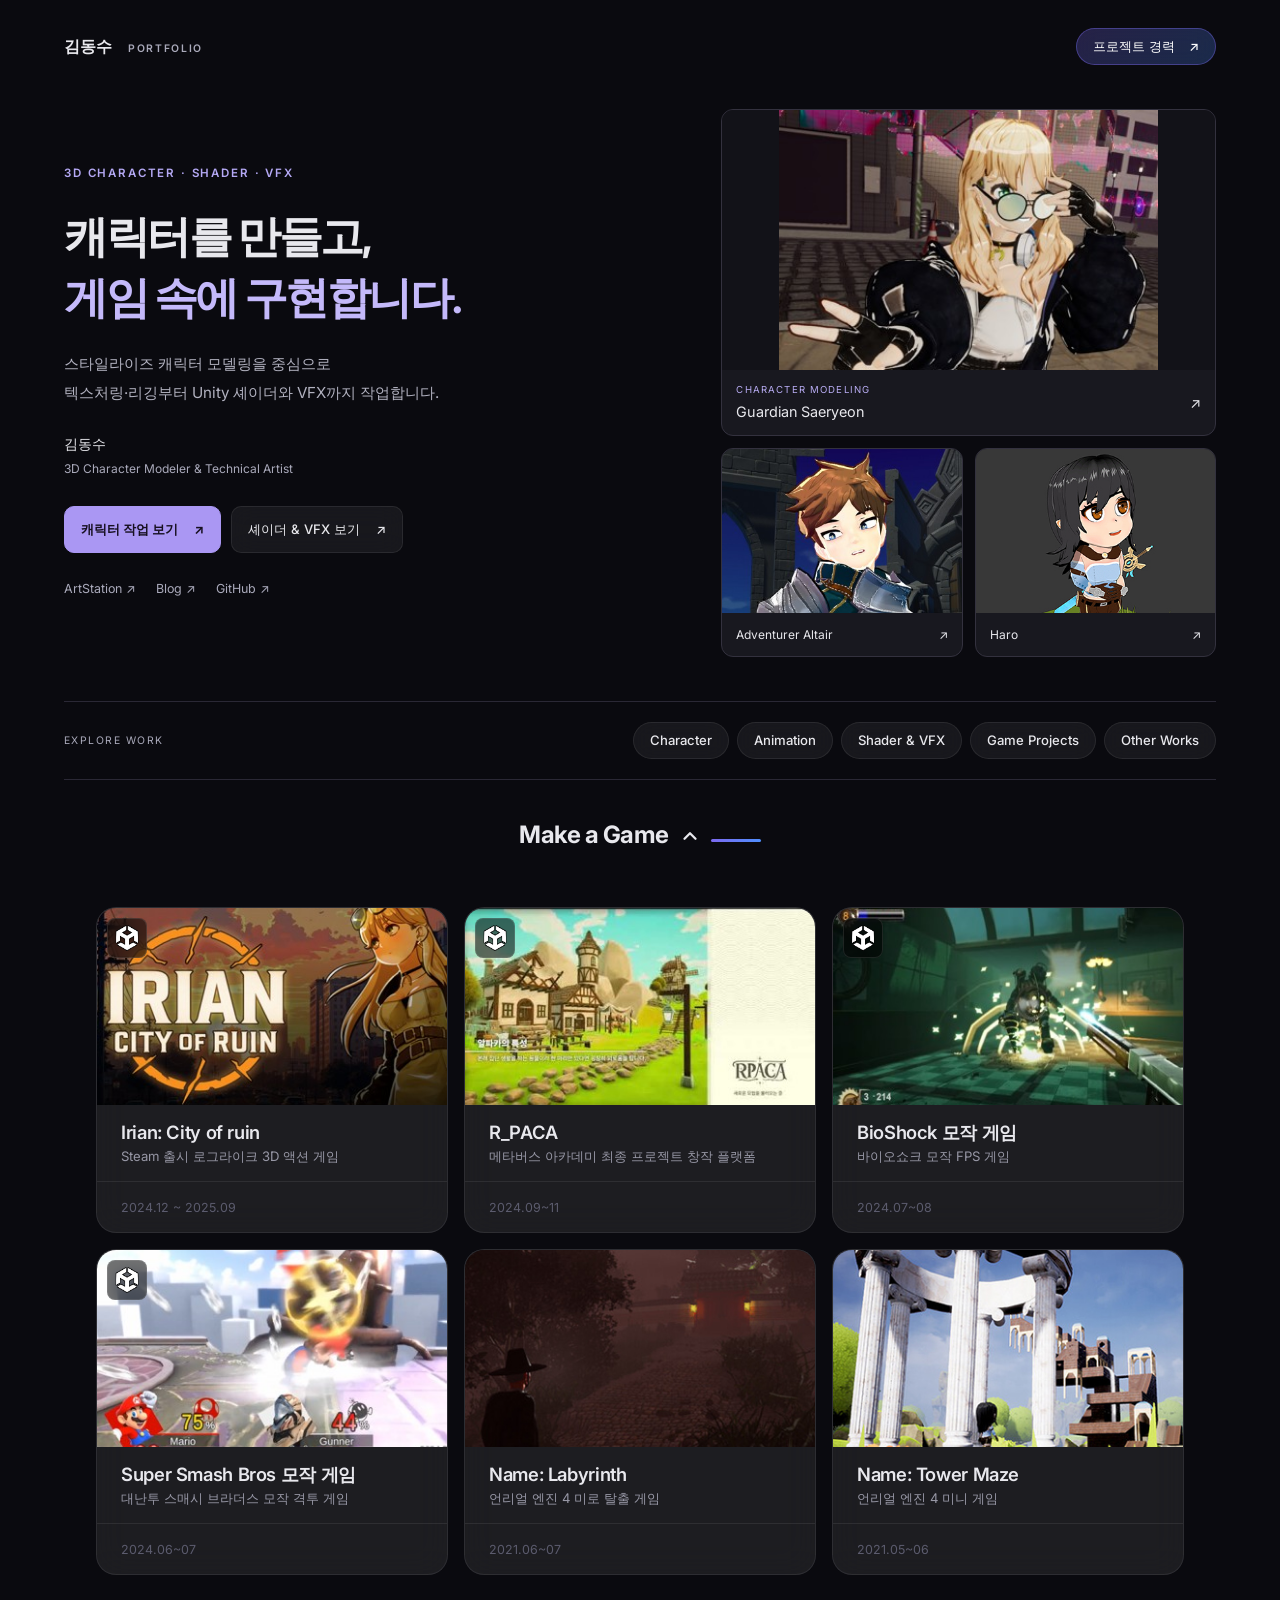
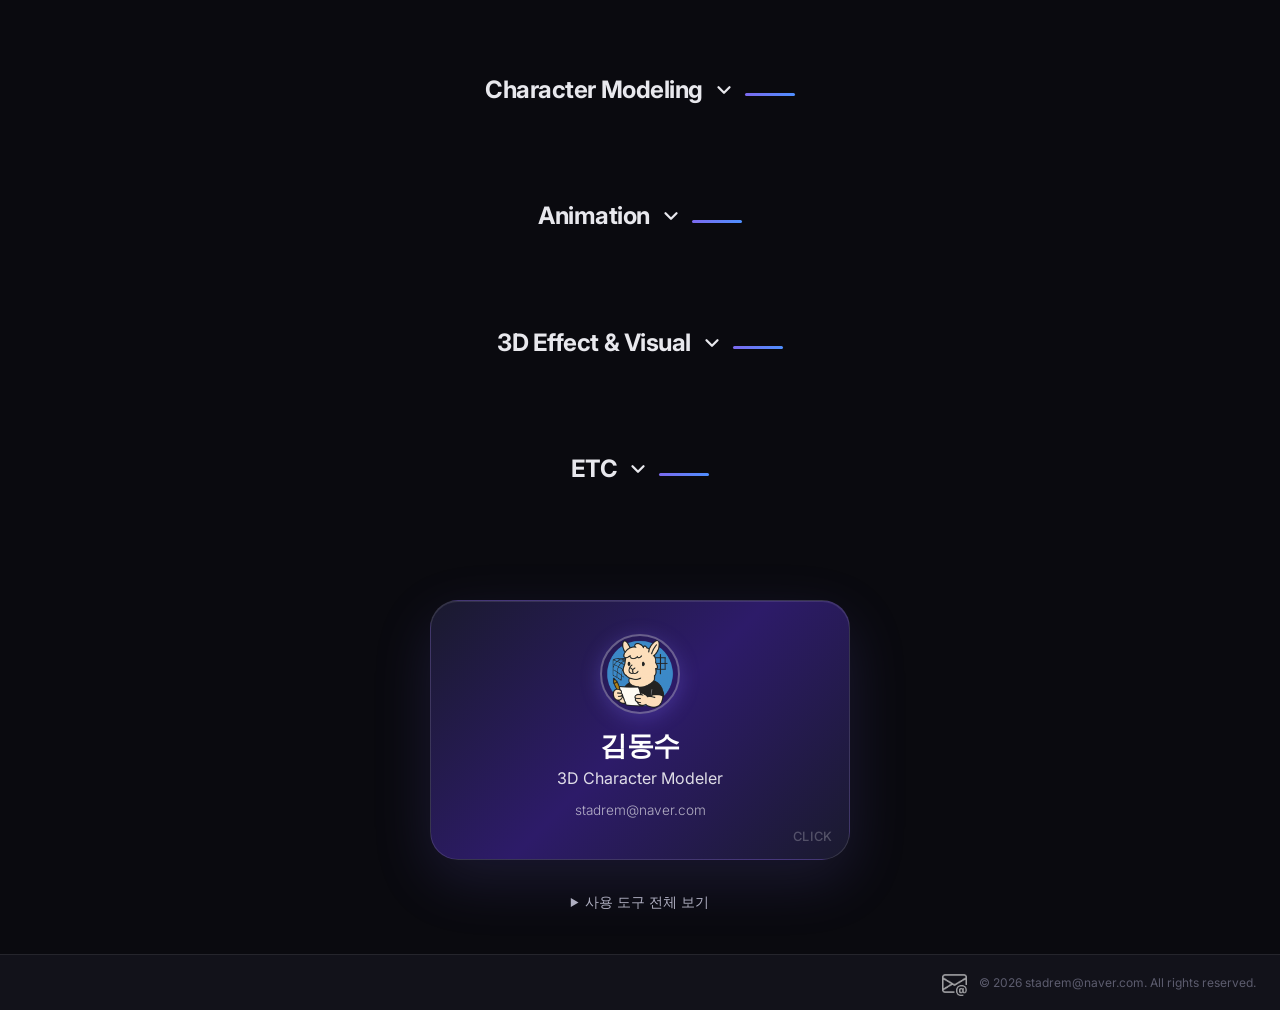
==== commit bc39b279: "애니메이션 파트 추가" ====
--- a/index.html
+++ b/index.html
@@ -2,7 +2,7 @@
 <html lang="ko" data-bs-theme="dark">
 
 <head>
-    <!-- 해시 링크: #game / #modeling / #effect / #etc / #career-->
+    <!-- 해시 링크: #game / #modeling / #animation / #effect / #etc / #career-->
     <meta charset="UTF-8">
     <meta name="Keywords" content="HTML, Modeling, Blender, 3ds max, 3d, game"> <!--검색 키워드-->
     <meta name="Description" content="안녕하세요. 개인적인 목적의 포트폴리오 사이트입니다.">
@@ -80,6 +80,7 @@
             <span class="hero-nav-label">EXPLORE WORK</span>
             <div class="nav-sections">
                 <a href="#modeling" class="nav-anchor-btn">Character</a>
+                <a href="#animation" class="nav-anchor-btn">Animation</a>
                 <a href="#effect" class="nav-anchor-btn">Shader & VFX</a>
                 <a href="#game" class="nav-anchor-btn">Game Projects</a>
                 <a href="#etc" class="nav-anchor-btn">Other Works</a>
@@ -192,9 +193,7 @@
                                         작성했습니다.
                                     </p>
                                     <p>플레이어의 1인칭 애니메이션을 블렌더로 직접 제작했습니다.</p>
-                                    <h3><a href="https://youtu.be/H6BhE-q13IA?si=qFLb3FlIxB76Ao2f" target="_blank">애니메이션
-                                            시연
-                                            링크</a></h3>
+                                    <p>1인칭 애니메이션 시연 영상은 별도의 Animation 항목에서 확인할 수 있습니다.</p>
                                 </div>
                             </div>
                             <div class="card-footer">
@@ -539,6 +538,73 @@
             </div>
         </div>
         <!--캐릭터 모델링 항목 끝-->
+
+        <!-- 외부 영상 링크로 제공하는 애니메이션 작업 -->
+        <div class="section">
+            <button type="button" class="alert alert-primary section-toggle collapsed" data-target="anContent" aria-expanded="false" aria-controls="anContent">
+                <span>Animation</span>
+                <svg class="toggle-chevron" viewBox="0 0 24 24" fill="none" stroke="currentColor" stroke-width="2.5" stroke-linecap="round" stroke-linejoin="round" aria-hidden="true">
+                    <polyline points="6 9 12 15 18 9"></polyline>
+                </svg>
+            </button>
+        </div>
+        <section class="mycards collapsible-content collapsed" id="anContent" aria-label="애니메이션 포트폴리오">
+            <div class="row row-cols-1 row-cols-lg-2 g-3">
+                <div class="col">
+                    <article class="card h-100 animation-card">
+                        <a class="animation-preview animation-museum-cover" href="https://1drv.ms/v/c/51d6dc2ba11ec526/IQC5ClC6_DpOQ5deMXeUtbeiAVmBjOpu0VmmCh4cGejNJ4A?e=tfkFay" target="_blank" rel="noopener noreferrer" aria-label="서울역사박물관 애니메이션 영상 — OneDrive에서 새 탭으로 보기">
+                            <span class="animation-cover-kicker">AR GLASSES PROJECT</span>
+                            <span class="animation-cover-title">서울역사박물관</span>
+                            <span class="animation-cover-subtitle">3D 콘텐츠 9종 · 리깅 · 애니메이션 · 연출</span>
+                            <span class="animation-play" aria-hidden="true">▶</span>
+                            <span class="animation-provider">OneDrive ↗</span>
+                        </a>
+                        <div class="card-body">
+                            <h3 class="animation-title">서울역사박물관</h3>
+                            <p class="card-summary">AR 글래스 프로젝트 · 3D 콘텐츠 9종</p>
+                            <p class="animation-duty">담당: 리깅, 애니메이션, 연출 및 이펙트 제작</p>
+                            <dl class="animation-credits">
+                                <div><dt>모델링 관여율</dt><dd>70%</dd></div>
+                                <div><dt>애니메이션 및 이펙트 관여율</dt><dd>100%</dd></div>
+                            </dl>
+                            <details class="animation-modeling-notes" open>
+                                <summary>외부 모델링 사용 내역</summary>
+                                <ul>
+                                    <li>전차 엑스트라 NPC 2종</li>
+                                    <li>서초삼호아파트 인물 2종</li>
+                                    <li>딜쿠샤, 돌거북</li>
+                                </ul>
+                            </details>
+                        </div>
+                        <div class="card-footer">
+                            <a class="animation-video-link" href="https://1drv.ms/v/c/51d6dc2ba11ec526/IQC5ClC6_DpOQ5deMXeUtbeiAVmBjOpu0VmmCh4cGejNJ4A?e=tfkFay" target="_blank" rel="noopener noreferrer">OneDrive에서 영상 보기 <span aria-hidden="true">↗</span></a>
+                        </div>
+                    </article>
+                </div>
+                <div class="col">
+                    <article class="card h-100 animation-card">
+                        <a class="animation-preview" href="https://youtu.be/H6BhE-q13IA?si=qFLb3FlIxB76Ao2f" target="_blank" rel="noopener noreferrer" aria-label="BioShock 모작 1인칭 애니메이션 — YouTube에서 새 탭으로 보기">
+                            <img src="img/011.jpg" alt="BioShock 모작 프로젝트 이미지" width="362" height="248" loading="lazy">
+                            <span class="animation-play" aria-hidden="true">▶</span>
+                            <span class="animation-provider">YouTube ↗</span>
+                        </a>
+                        <div class="card-body">
+                            <h3 class="animation-title">BioShock 모작 · 1인칭 애니메이션</h3>
+                            <p class="card-summary">메타버스 아카데미 3기 · 2차 프로젝트</p>
+                            <p class="animation-duty">담당: 플레이어 1인칭 애니메이션 제작</p>
+                            <p class="animation-description">Blender로 직접 제작한 플레이어의 1인칭 애니메이션 시연 영상입니다.</p>
+                            <p class="animation-tools">제작 도구: Blender</p>
+                            <p class="animation-period">2024.07 ~ 2024.08</p>
+                        </div>
+                        <div class="card-footer">
+                            <a class="animation-video-link" href="https://youtu.be/H6BhE-q13IA?si=qFLb3FlIxB76Ao2f" target="_blank" rel="noopener noreferrer">YouTube에서 영상 보기 <span aria-hidden="true">↗</span></a>
+                        </div>
+                    </article>
+                </div>
+            </div>
+        </section>
+        <!-- 애니메이션 항목 끝 -->
+
 
         <!--이펙트 제작 항목-->
         <div class="section">
--- a/style.css
+++ b/style.css
@@ -1356,4 +1356,37 @@
 @media (prefers-reduced-motion: reduce) {
     .hero-work, .portfolio-hero a { transition: none; }
     .hero-work:hover, .portfolio-hero a:hover { transform: none; }
-}
+}
+
+/* External animation portfolio: no embedded video or remote media requests. */
+.animation-preview { position: relative; display: flex; aspect-ratio: 16 / 9; overflow: hidden; align-items: center; justify-content: center; background: #171725; }
+.animation-preview img { width: 100%; height: 100%; object-fit: cover; }
+.animation-play { display: grid; place-items: center; width: 52px; height: 52px; border: 1px solid #c4b9fa; border-radius: 50%; color: white; background: #171020c9; font-size: 1rem; position: absolute; left: 50%; top: 50%; transform: translate(-50%, -50%); }
+.animation-provider { position: absolute; right: 14px; bottom: 12px; background: #0a0a0fe6; color: #e8e8ed; padding: 5px 10px; border-radius: 6px; font-size: .72rem; }
+.animation-museum-cover { flex-direction: column; align-items: flex-start; padding: 28px; background: radial-gradient(ellipse at 90% 0%, #443662 0%, transparent 65%), linear-gradient(135deg, #202033, #12121a); }
+.animation-cover-kicker { font-size: .62rem; letter-spacing: .16em; color: #c4b9fa; }
+.animation-cover-title { font-size: clamp(1.3rem, 2.5vw, 2rem); font-weight: 700; margin: 8px 0; }
+.animation-cover-subtitle { font-size: .75rem; color: #b8b8c8; max-width: 85%; }
+.animation-museum-cover .animation-play { position: static; transform: none; width: 36px; height: 36px; margin-top: 18px; font-size: .75rem; flex-shrink: 0; }
+.mycards .animation-card .card-body { padding: 24px; min-height: 0; }
+.animation-title { font-size: 1.15rem; line-height: 1.5; margin-bottom: 6px; }
+.animation-duty { color: #ded9f0; font-size: .85rem; margin: 18px 0 12px; line-height: 1.7; }
+.animation-credits { display: grid; gap: 8px; margin-bottom: 16px; }
+.animation-credits div { display: flex; justify-content: space-between; gap: 12px; padding: 9px 12px; border: 1px solid var(--border-glass); border-radius: 8px; }
+.animation-credits dt { font-size: .78rem; font-weight: 400; color: #b8b8c8; }
+.animation-credits dd { font-size: .85rem; font-weight: 600; color: #c4b9fa; margin: 0; }
+.animation-modeling-notes { font-size: .8rem; color: #b8b8c8; line-height: 1.8; }
+.animation-modeling-notes summary { cursor: pointer; color: #ded9f0; }
+.animation-modeling-notes ul { padding-left: 20px; margin: 8px 0 0; }
+.animation-description { font-size: .85rem; line-height: 1.8; color: #b8b8c8; }
+.animation-tools, .animation-period { color: #b8b8c8; font-size: .78rem; margin-top: 12px; }
+.animation-video-link { display: flex; align-items: center; justify-content: space-between; min-height: 44px; gap: 12px; color: #c4b9fa; font-size: .85rem; font-weight: 600; }
+.animation-video-link:hover { color: white; }
+.animation-preview:hover .animation-play { background: #655099; }
+.animation-card a:focus-visible, .animation-modeling-notes summary:focus-visible, button.section-toggle:focus-visible { outline: 3px solid #c4b9fa; outline-offset: -3px; }
+@media (max-width: 576px) {
+    .animation-museum-cover { padding: 20px; }
+    .animation-cover-title { margin: 4px 0; }
+    .animation-museum-cover .animation-play { margin-top: 10px; }
+    .mycards .animation-card .card-body { padding: 18px; }
+}
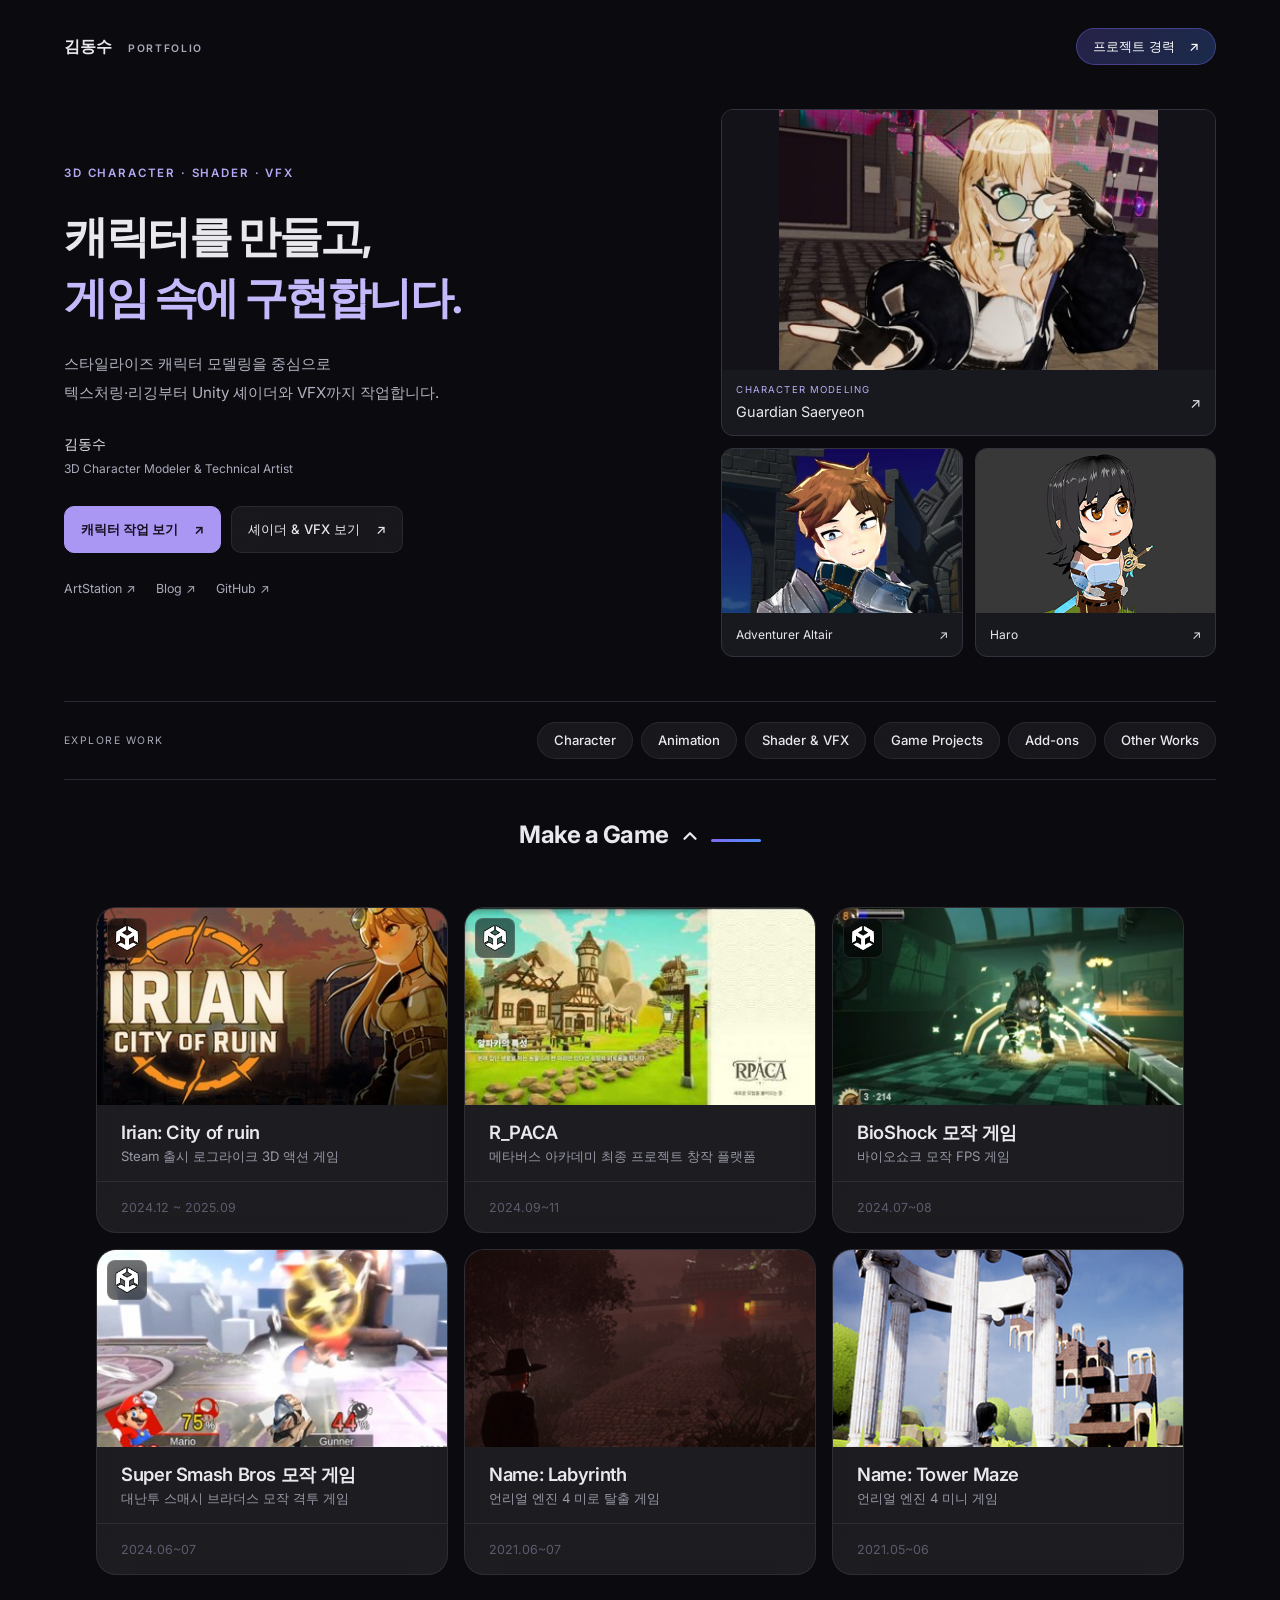
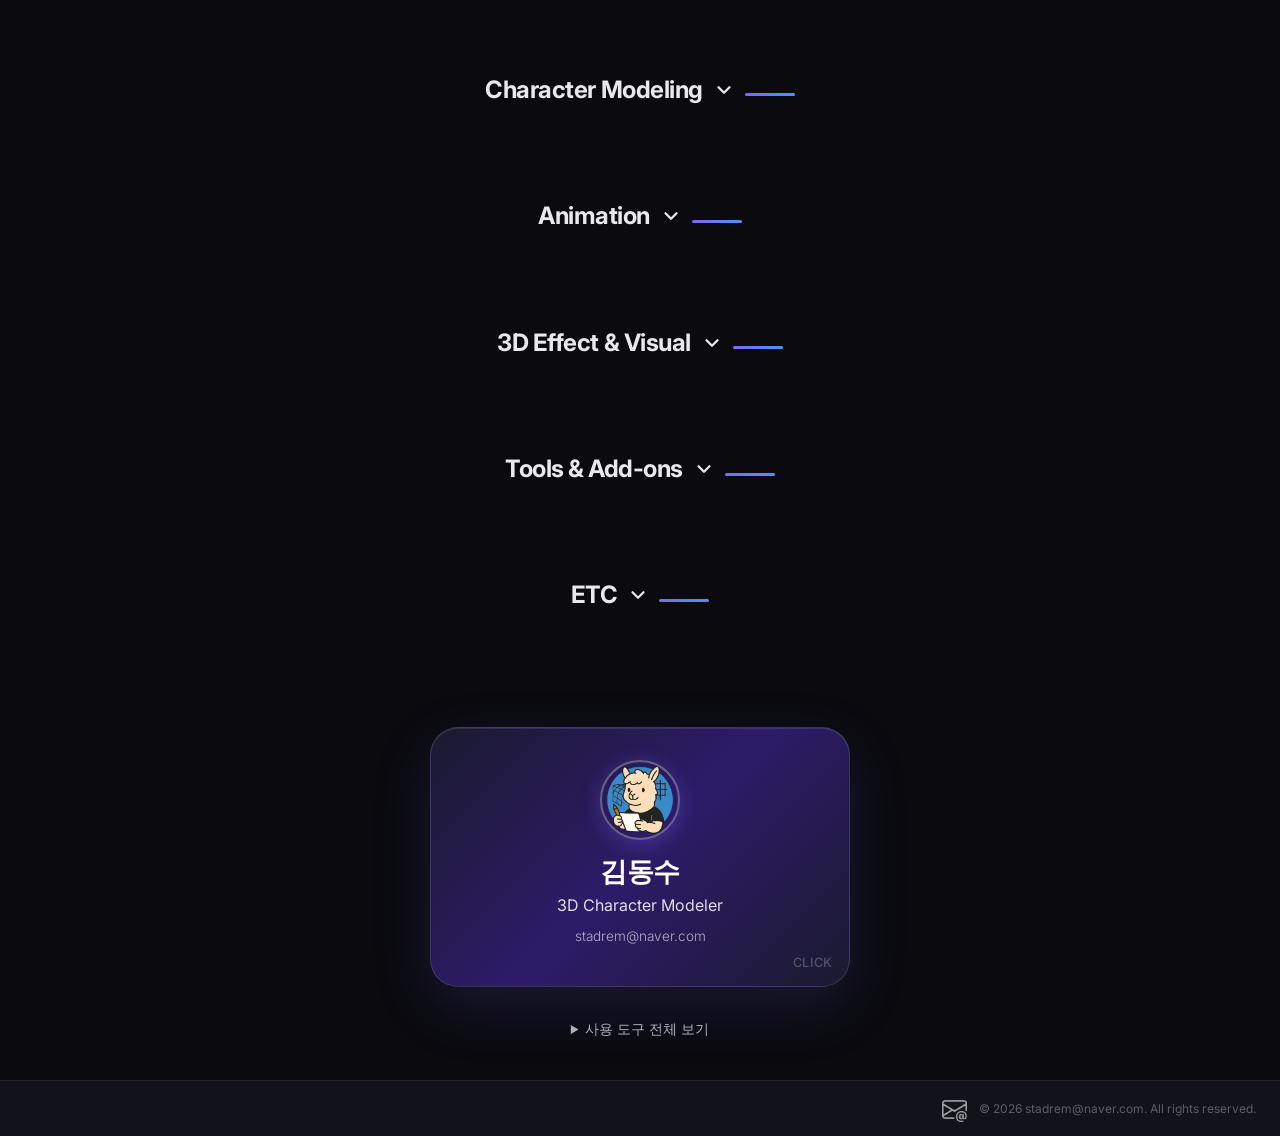
==== commit 25cd7812: "애드온 항목 추가" ====
--- a/index.html
+++ b/index.html
@@ -2,7 +2,7 @@
 <html lang="ko" data-bs-theme="dark">
 
 <head>
-    <!-- 해시 링크: #game / #modeling / #animation / #effect / #etc / #career-->
+    <!-- 해시 링크: #game / #modeling / #animation / #effect / #addons / #etc / #career-->
     <meta charset="UTF-8">
     <meta name="Keywords" content="HTML, Modeling, Blender, 3ds max, 3d, game"> <!--검색 키워드-->
     <meta name="Description" content="안녕하세요. 개인적인 목적의 포트폴리오 사이트입니다.">
@@ -15,7 +15,7 @@
     <link href="https://cdn.jsdelivr.net/npm/bootstrap@5.0.2/dist/css/bootstrap.min.css" rel="stylesheet"
         integrity="sha384-EVSTQN3/azprG1Anm3QDgpJLIm9Nao0Yz1ztcQTwFspd3yD65VohhpuuCOmLASjC" crossorigin="anonymous">
     <!--부트스트랩-->
-    <link rel="stylesheet" type="text/css" href="style.css"> <!--CSS-->
+    <link rel="stylesheet" type="text/css" href="style.css?v=20260929-addons"> <!--CSS-->
 
     <script>
         document.addEventListener("DOMContentLoaded", function () {
@@ -83,6 +83,7 @@
                 <a href="#animation" class="nav-anchor-btn">Animation</a>
                 <a href="#effect" class="nav-anchor-btn">Shader & VFX</a>
                 <a href="#game" class="nav-anchor-btn">Game Projects</a>
+                <a href="#addons" class="nav-anchor-btn">Add-ons</a>
                 <a href="#etc" class="nav-anchor-btn">Other Works</a>
             </div>
         </nav>
@@ -995,6 +996,146 @@
         </div>
         <!--이펙트 제작 항목 끝-->
 
+        <!--애드온 제작 항목-->
+        <div class="section">
+            <button type="button" class="alert alert-primary section-toggle collapsed" data-target="addonContent"
+                aria-expanded="false" aria-controls="addonContent">
+                <span>Tools &amp; Add-ons</span>
+                <svg class="toggle-chevron" viewBox="0 0 24 24" fill="none" stroke="currentColor" stroke-width="2.5"
+                    stroke-linecap="round" stroke-linejoin="round" aria-hidden="true">
+                    <polyline points="6 9 12 15 18 9"></polyline>
+                </svg>
+            </button>
+        </div>
+
+        <div class="mycards collapsible-content collapsed" id="addonContent">
+            <div class="row row-cols-1 row-cols-sm-2 row-cols-lg-3 g-3">
+                <div>
+                    <div class="col" data-link="https://github.com/Stadrem/hyper_NLA_exporter">
+                        <div class="card h-100 project-card addon-card" tabindex="0" role="button"
+                            aria-label="Hyper NLA Exporter 상세 보기" aria-haspopup="dialog">
+                            <img src="Addons/HyperNLA_thumbnail.svg" class="card-img-top"
+                                alt="타임라인 마커로 Walk와 Run 구간을 나누어 FBX·GLB로 내보내는 흐름" loading="lazy">
+                            <div class="tool-icons">
+                                <tool-icon tool="blender"></tool-icon>
+                            </div>
+                            <div class="card-body">
+                                <h4 class="card-title">Hyper NLA Exporter</h4>
+                                <p class="card-summary">타임라인 마커 기반 애니메이션 자동 분리 · FBX / GLB 내보내기</p>
+                                <h5 class="card-title">개인 제작 · Blender 애드온</h5>
+                                <p class="card-text-tools">Tools: Blender, Python</p>
+                                <div class="card-text">
+                                    <div class="card-video-container addon-video-slot">
+                                        <video class="card-video" controls muted loop playsinline preload="metadata"
+                                            aria-label="Hyper NLA Exporter 사용 시연">
+                                            <!-- 영상 준비 후 아래 source 주석을 해제하세요. -->
+                                            <!-- <source src="Addons/HyperNLA_Video.mp4" type="video/mp4"> -->
+                                        </video>
+                                        <div class="addon-video-placeholder">
+                                            <span class="addon-play-icon" aria-hidden="true">▶</span>
+                                            <strong>사용 시연 영상</strong>
+                                            <span>마커 지정 → 클립 자동 분리 → FBX / GLB 내보내기</span>
+                                            <small>영상 준비 중</small>
+                                        </div>
+                                    </div>
+                                    <h6>제작 배경</h6>
+                                    <p>하나의 타임라인에서 제작한 애니메이션을 여러 클립으로 내보내려면 NLA 트랙을 수동으로 구성해야 했습니다.
+                                        애니메이션 블렌딩 중심의 NLA 편집 화면 대신, 익숙한 타임라인 마커로 내보낼 구간을 지정할 수 있도록 제작했습니다.</p>
+                                    <h6>마커 기반 자동 분리</h6>
+                                    <p>마커 이름을 클립 이름으로, 마커 위치를 종료 프레임으로 사용합니다.
+                                        예를 들어 60프레임의 Walk 마커와 120프레임의 Run 마커를 지정하면
+                                        <b>Walk (1–60), Run (61–120)</b> 클립으로 자동 분리합니다.</p>
+                                    <h6>내보내기 작업 자동화</h6>
+                                    <p>분리한 구간의 NLA 트랙을 임시로 생성하여 FBX의 애니메이션 Take 또는 GLB의 애니메이션 클립으로 내보냅니다.
+                                        Quick Export가 끝나면 임시 데이터를 정리하고 원래 작업 상태를 복원하도록 설계했습니다.</p>
+                                </div>
+                                <div class="card-video-container addon-video-slot">
+                                    <video class="card-video" muted loop playsinline preload="metadata"
+                                        aria-label="Hyper NLA Exporter 영상 미리보기">
+                                        <!-- 영상 준비 후 아래 source 주석을 해제하세요. -->
+                                        <!-- <source src="Addons/HyperNLA_Video.mp4" type="video/mp4"> -->
+                                    </video>
+                                    <div class="addon-video-placeholder">
+                                        <span class="addon-play-icon" aria-hidden="true">▶</span>
+                                        <strong>사용 시연 영상</strong>
+                                        <small>영상 준비 중</small>
+                                    </div>
+                                </div>
+                            </div>
+                            <div class="card-footer addon-footer">
+                                <small class="text-body-secondary">Blender · Animation Workflow</small>
+                                <a href="https://github.com/Stadrem/hyper_NLA_exporter" target="_blank"
+                                    rel="noopener noreferrer">GitHub ↗</a>
+                            </div>
+                        </div>
+                    </div>
+                </div>
+                <div>
+                    <div class="col" data-link="https://github.com/Stadrem/profile_wall_generator">
+                        <div class="card h-100 project-card addon-card" tabindex="0" role="button"
+                            aria-label="Profile Wall Generator 상세 보기" aria-haspopup="dialog">
+                            <img src="Addons/ProfileWall_thumbnail.svg" class="card-img-top"
+                                alt="Curve 경로와 프로파일 단면으로 몰딩 벽을 생성하는 흐름" loading="lazy">
+                            <div class="tool-icons">
+                                <tool-icon tool="blender"></tool-icon>
+                            </div>
+                            <div class="card-body">
+                                <h4 class="card-title">Profile Wall Generator</h4>
+                                <p class="card-summary">Curve / Mesh 경로 기반 프로파일 벽 생성 · 원본 편집에 따른 자동 갱신</p>
+                                <h5 class="card-title">개인 제작 · Blender 애드온</h5>
+                                <p class="card-text-tools">Tools: Blender 5.1+, Python</p>
+                                <div class="card-text">
+                                    <div class="card-video-container addon-video-slot">
+                                        <video class="card-video" controls muted loop playsinline preload="metadata"
+                                            aria-label="Profile Wall Generator 사용 시연">
+                                            <!-- 영상 준비 후 아래 source 주석을 해제하세요. -->
+                                            <!-- <source src="Addons/ProfileWall_Video.mp4" type="video/mp4"> -->
+                                        </video>
+                                        <div class="addon-video-placeholder">
+                                            <span class="addon-play-icon" aria-hidden="true">▶</span>
+                                            <strong>사용 시연 영상</strong>
+                                            <span>경로 작성 → 프로파일 벽 생성 → 원본 편집 및 갱신</span>
+                                            <small>영상 준비 중</small>
+                                        </div>
+                                    </div>
+                                    <h6>경로 기반 벽 생성</h6>
+                                    <p>Curve 또는 Mesh 경로를 따라 몰딩이 있는 프로파일 벽을 생성하는 Blender 애드온입니다.
+                                        벽의 경로와 단면 설정을 조합해 형태를 만들고, 원본 경로를 수정하여 생성된 벽을 다시 갱신할 수 있습니다.</p>
+                                    <h6>프로파일과 내부 구조 설정</h6>
+                                    <p><b>Basic Molding / Double Trim</b> 프리셋을 바탕으로 높이, 두께, 몰딩 크기와 돌출 깊이를 조절합니다.
+                                        닫힌 경로에서는 속이 빈 벽(Hollow), 내부 바닥이 있는 구조(Section), 채워진 블록(Solid)을 구성할 수 있습니다.</p>
+                                    <h6>원본 편집과 자동 갱신</h6>
+                                    <p>Auto Update를 켜면 설정 변경과 원본 Curve 편집을 벽에 반영합니다.
+                                        생성된 벽에서 원본 편집으로 돌아가 형태를 조정하고, 작업을 마치면 일반 편집 가능한 Mesh로 전환할 수 있습니다.</p>
+                                    <h6>재질과 마무리</h6>
+                                    <p>벽 몸통, 몰딩, 상단과 내부 바닥에 각각 재질을 지정하고 UV 스케일을 조절할 수 있습니다.
+                                        베벨과 부드러운 셰이딩 옵션으로 마무리합니다.</p>
+                                </div>
+                                <div class="card-video-container addon-video-slot">
+                                    <video class="card-video" muted loop playsinline preload="metadata"
+                                        aria-label="Profile Wall Generator 영상 미리보기">
+                                        <!-- 영상 준비 후 아래 source 주석을 해제하세요. -->
+                                        <!-- <source src="Addons/ProfileWall_Video.mp4" type="video/mp4"> -->
+                                    </video>
+                                    <div class="addon-video-placeholder">
+                                        <span class="addon-play-icon" aria-hidden="true">▶</span>
+                                        <strong>사용 시연 영상</strong>
+                                        <small>영상 준비 중</small>
+                                    </div>
+                                </div>
+                            </div>
+                            <div class="card-footer addon-footer">
+                                <small class="text-body-secondary">Blender · Procedural Modeling</small>
+                                <a href="https://github.com/Stadrem/profile_wall_generator" target="_blank"
+                                    rel="noopener noreferrer">GitHub ↗</a>
+                            </div>
+                        </div>
+                    </div>
+                </div>
+            </div>
+        </div>
+        <!--애드온 제작 항목 끝-->
+
         <!--공부 용도-->
         <div class="section">
             <div class="alert alert-primary section-toggle collapsed" role="alert" data-target="etcContent">
--- a/style.css
+++ b/style.css
@@ -1390,3 +1390,27 @@
     .animation-museum-cover .animation-play { margin-top: 10px; }
     .mycards .animation-card .card-body { padding: 18px; }
 }
+
+/* ===== Add-on cards & video placeholders ===== */
+.addon-card .tool-icons { left: auto; right: 10px; }
+.addon-video-slot { aspect-ratio: 16 / 9; background: #121020; text-indent: 0; }
+.addon-video-slot .addon-video-placeholder {
+    height: 100%; padding: 20px; display: flex; flex-direction: column;
+    align-items: center; justify-content: center; gap: 8px; text-align: center;
+    background: radial-gradient(ellipse at top, rgba(124, 106, 239, 0.18), transparent 75%);
+    color: var(--text-secondary); font-size: 0.8rem; line-height: 1.5;
+}
+.addon-video-placeholder strong { color: var(--text-primary); font-size: 0.95rem; }
+.addon-video-placeholder small { color: var(--text-muted); font-size: 0.72rem; }
+.addon-play-icon { color: #c4b9fa; font-size: 1.4rem; }
+.project-card .addon-video-slot .card-video,
+#projectModal .addon-video-slot .card-video { display: none; height: 100%; max-height: none; object-fit: contain; }
+.project-card .addon-video-slot.has-video .card-video,
+#projectModal .addon-video-slot.has-video .card-video { display: block; }
+.addon-video-slot.has-video .addon-video-placeholder { display: none; }
+.addon-footer { display: flex; flex-wrap: wrap; align-items: center; justify-content: space-between; gap: 8px; }
+.addon-footer a { color: #c4b9fa; font-size: 0.8rem; text-decoration: none; }
+.addon-footer a:hover { text-decoration: underline; }
+.addon-card:focus-visible { outline: 3px solid #c4b9fa; outline-offset: 4px; }
+#modalDescription .addon-video-slot { margin-bottom: 24px; }
+#modalDescription .card-text h6 { color: var(--text-primary); text-indent: 0; margin-top: 12px; }
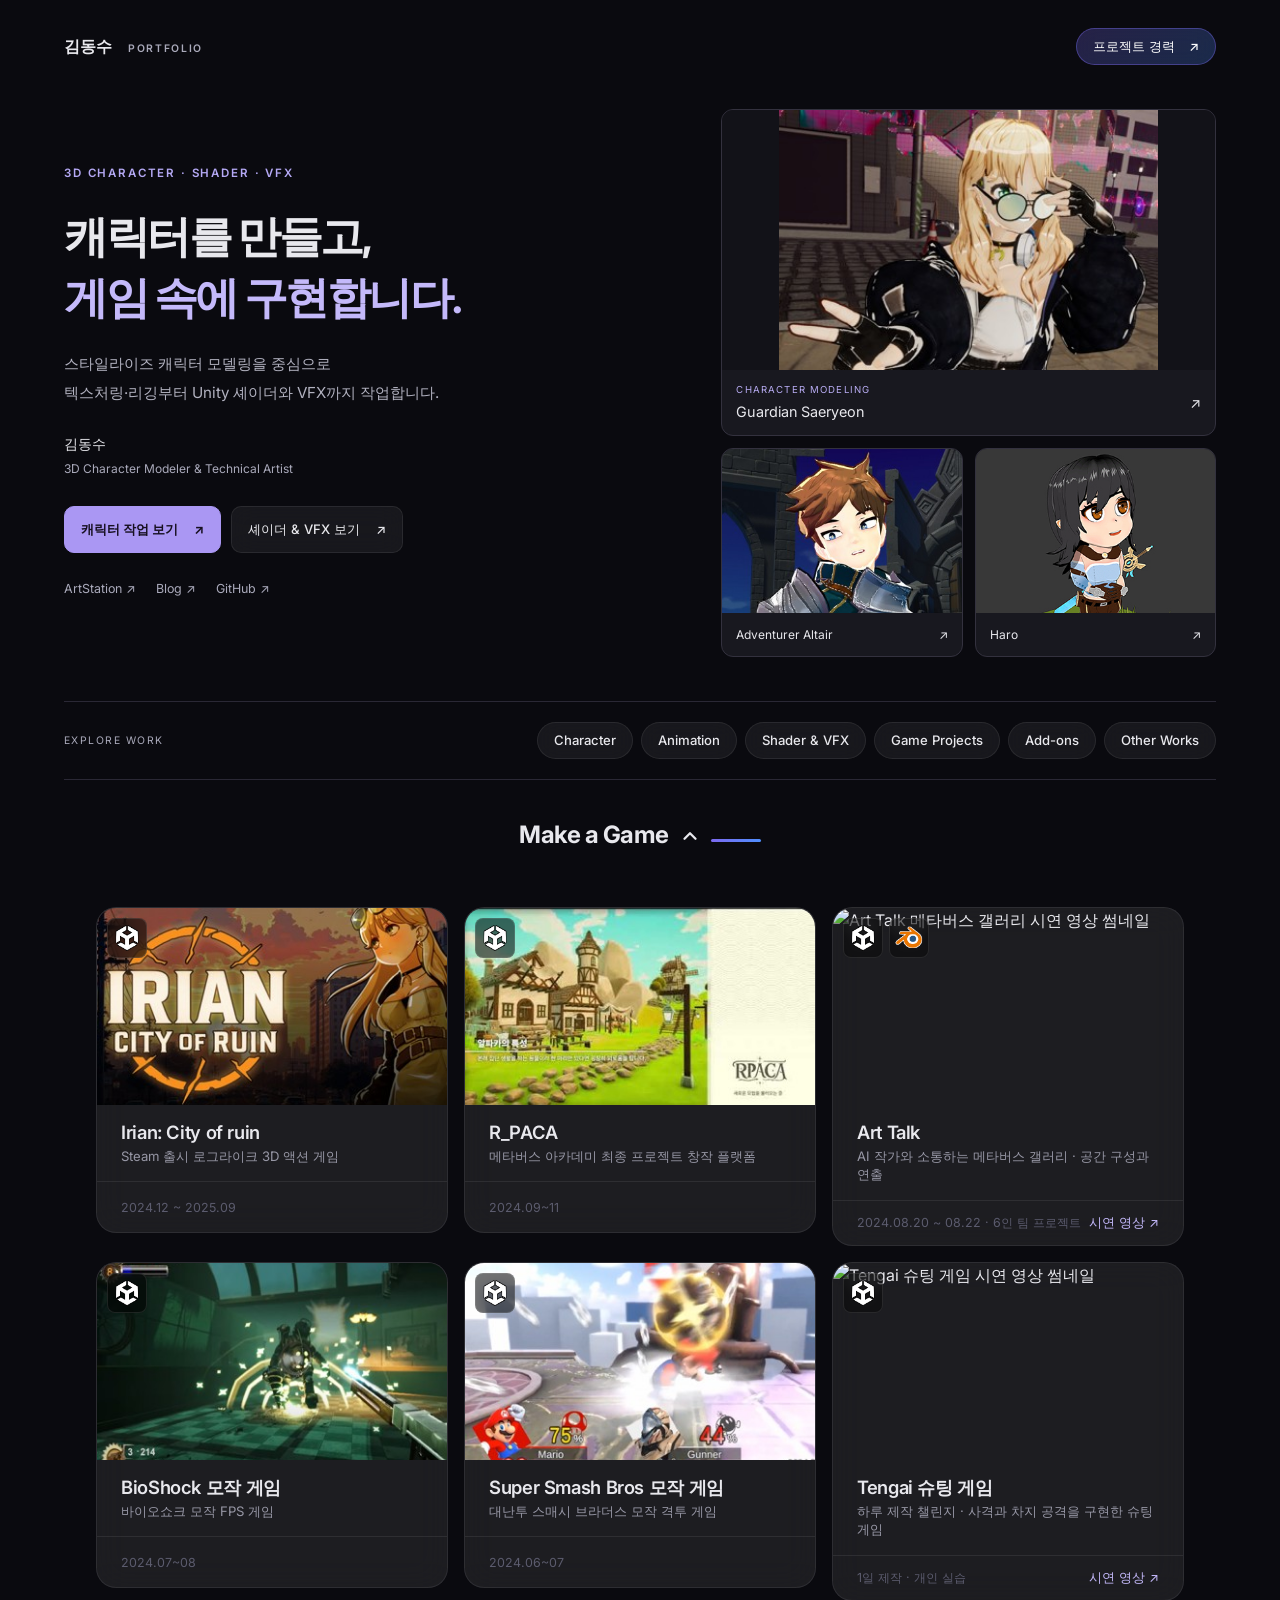
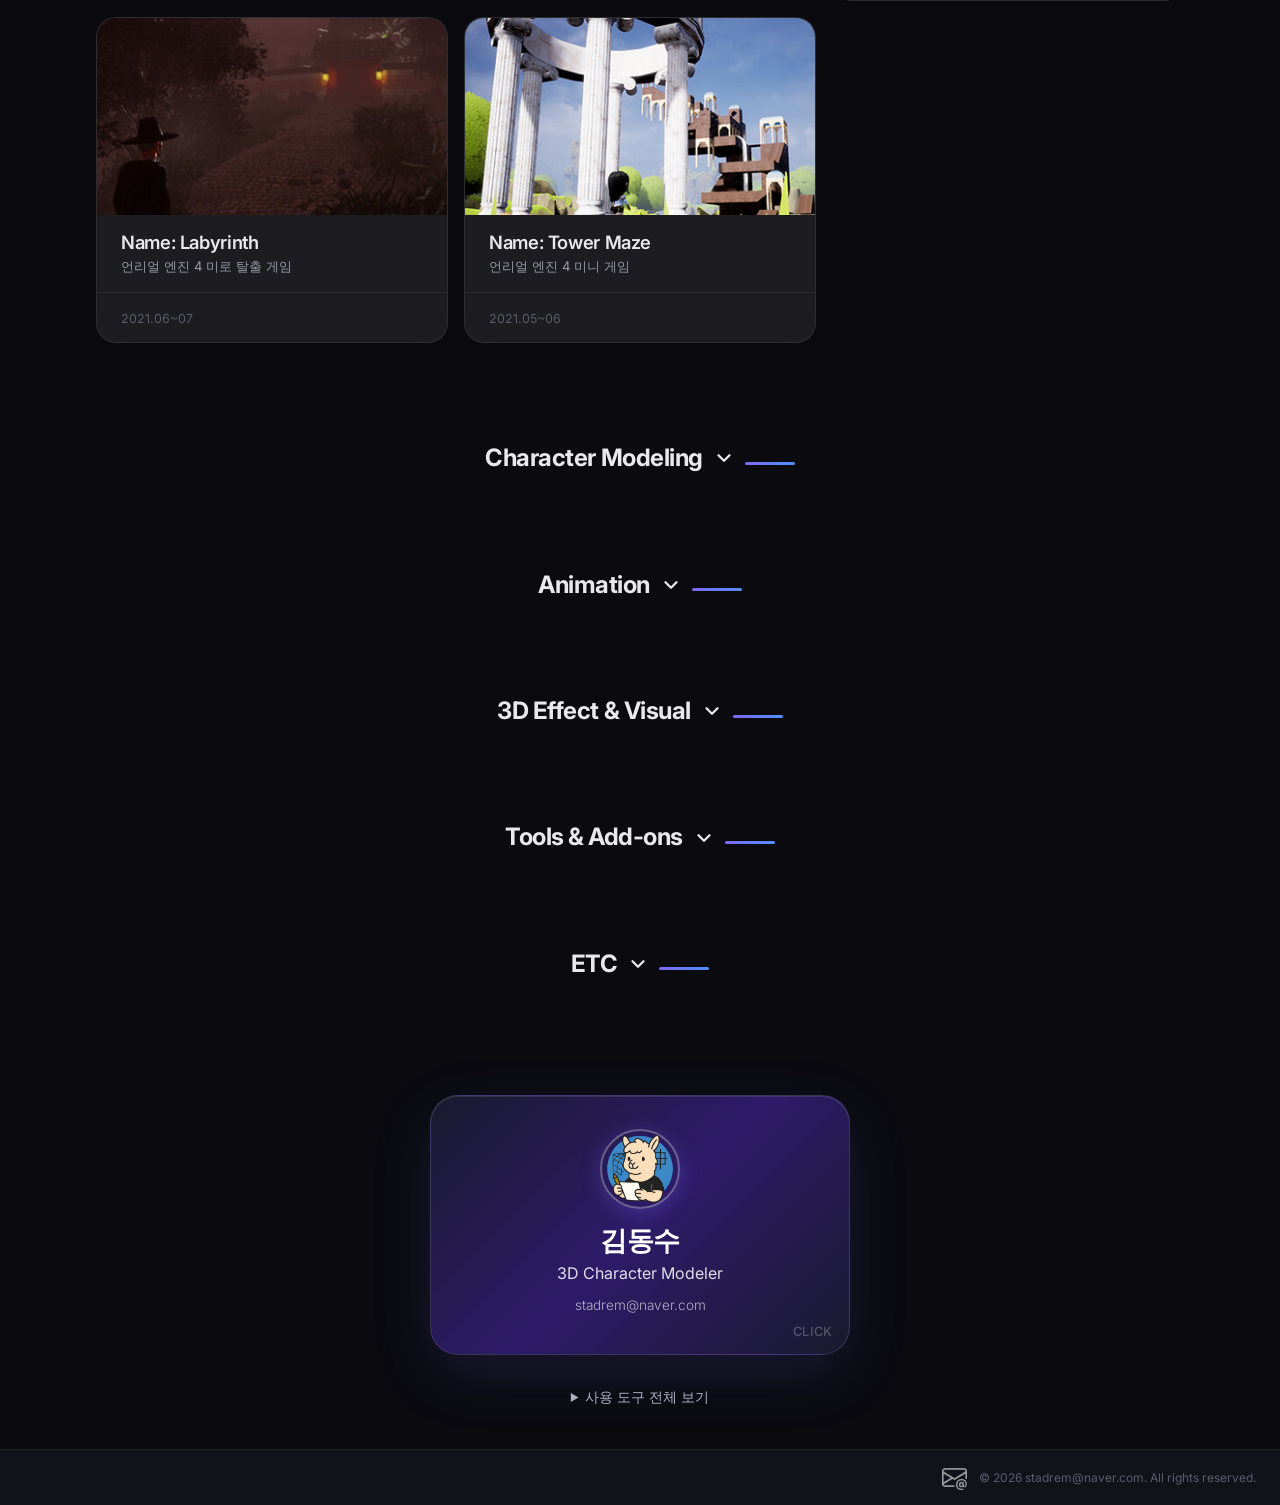
==== commit 39bc5f58: "내용 추가" ====
--- a/index.html
+++ b/index.html
@@ -174,6 +174,42 @@
                 </div>
 
                 <div data-aos="fade-left">
+                    <div class="col" data-link="https://www.youtube.com/watch?v=mHRIRVEP9YI">
+                        <div class="card h-100 project-card">
+                            <img src="https://i.ytimg.com/vi/mHRIRVEP9YI/hqdefault.jpg" class="card-img-top"
+                                alt="Art Talk 메타버스 갤러리 시연 영상 썸네일" loading="lazy">
+                            <div class="tool-icons">
+                                <tool-icon tool="unity"></tool-icon>
+                                <tool-icon tool="blender"></tool-icon>
+                            </div>
+                            <div class="card-body">
+                                <h4 class="card-title">Art Talk</h4>
+                                <p class="card-summary">AI 작가와 소통하는 메타버스 갤러리 · 공간 구성과 연출</p>
+                                <h5 class="card-title">Role: 배경 모델링 / 레벨 디자인 / UI / 라이팅 및 화면 연출</h5>
+                                <p class="card-text-tools">Tools: Unity, C#, Blender, Substance Painter</p>
+                                <div class="card-text">
+                                    <p>메타버스 아카데미 3기 미드나잇 캠프에서 6명이 3일간 제작한 메타버스 갤러리입니다.
+                                        팀은 AI 작가와 대화하는 전시 콘텐츠를 구현했습니다.</p>
+                                    <p><b>배경 모델링, 레벨 디자인, UI 제작, 밤·낮 전환, 메인 화면 연출,
+                                            포스트 프로세싱과 라이팅</b>을 담당했습니다.</p>
+                                    <p>플레이어가 상호작용하면 광원의 방향과 환경광 밝기가 바뀌는 밤·낮 전환을 구현하고,
+                                        시작 화면에서 플레이 화면으로 이어지는 연출을 제작했습니다.</p>
+                                    <p>배경 작업에는 Sketchfab 모델도 활용했습니다.
+                                        AI 대화·음성 생성과 서버 통신은 팀원들이 담당했습니다.</p>
+                                    <p><a href="https://github.com/Stadrem/MidNightCamp3_B-7" target="_blank"
+                                            rel="noopener noreferrer">GitHub 소스 코드 ↗</a></p>
+                                </div>
+                            </div>
+                            <div class="card-footer addon-footer">
+                                <small class="text-body-secondary">2024.08.20 ~ 08.22 · 6인 팀 프로젝트</small>
+                                <a href="https://www.youtube.com/watch?v=mHRIRVEP9YI" target="_blank"
+                                    rel="noopener noreferrer">시연 영상 ↗</a>
+                            </div>
+                        </div>
+                    </div>
+                </div>
+
+                <div data-aos="fade-left">
                     <div class="col" data-link="https://youtu.be/4T2UUT2355M?si=v4CQzWK-rlz0ih7o">
                         <div class="card h-100 project-card">
                             <img src="img/011.jpg" class="card-img-top" alt="Game">
@@ -229,6 +265,39 @@
                             </div>
                             <div class="card-footer">
                                 <small class="text-body-secondary">2024.06~07</small>
+                            </div>
+                        </div>
+                    </div>
+                </div>
+
+                <div data-aos="fade-left">
+                    <div class="col" data-link="https://www.youtube.com/watch?v=jIIftRofKJM">
+                        <div class="card h-100 project-card">
+                            <img src="https://i.ytimg.com/vi/jIIftRofKJM/hqdefault.jpg" class="card-img-top"
+                                alt="Tengai 슈팅 게임 시연 영상 썸네일" loading="lazy">
+                            <div class="tool-icons">
+                                <tool-icon tool="unity"></tool-icon>
+                            </div>
+                            <div class="card-body">
+                                <h4 class="card-title">Tengai 슈팅 게임</h4>
+                                <p class="card-summary">하루 제작 챌린지 · 사격과 차지 공격을 구현한 슈팅 게임</p>
+                                <h5 class="card-title">Role: 개인 제작 / 게임플레이 프로그래밍</h5>
+                                <p class="card-text-tools">Tools: Unity 2022, C#</p>
+                                <div class="card-text">
+                                    <p>메타버스 아카데미 3기 수업 중 <b>오전 10시부터 오후 5시까지</b>
+                                        하루 동안 제작한 슈팅 게임입니다.</p>
+                                    <p><b>일반 사격과 차지 후 근접 공격</b>을 구현하고,
+                                        차지 진행 상태를 UI로 표시했습니다. 탄환은 미리 생성한 오브젝트를 재사용하도록 구성했습니다.</p>
+                                    <p>플레이어 이동, 적 생성, 보스 이동·발사, 점수와 게임 오버 처리를 구성했습니다.</p>
+                                    <p>스프라이트는 유니티 에셋 스토어 자료를 사용했습니다.</p>
+                                    <p><a href="https://github.com/Stadrem/Tengai-ShootingGame" target="_blank"
+                                            rel="noopener noreferrer">GitHub 소스 코드 ↗</a></p>
+                                </div>
+                            </div>
+                            <div class="card-footer addon-footer">
+                                <small class="text-body-secondary">1일 제작 · 개인 실습</small>
+                                <a href="https://www.youtube.com/watch?v=jIIftRofKJM" target="_blank"
+                                    rel="noopener noreferrer">시연 영상 ↗</a>
                             </div>
                         </div>
                     </div>
@@ -1028,8 +1097,7 @@
                                     <div class="card-video-container addon-video-slot">
                                         <video class="card-video" controls muted loop playsinline preload="metadata"
                                             aria-label="Hyper NLA Exporter 사용 시연">
-                                            <!-- 영상 준비 후 아래 source 주석을 해제하세요. -->
-                                            <!-- <source src="Addons/HyperNLA_Video.mp4" type="video/mp4"> -->
+                                            <source src="Addons/HyperNLA_Video.mp4" type="video/mp4">
                                         </video>
                                         <div class="addon-video-placeholder">
                                             <span class="addon-play-icon" aria-hidden="true">▶</span>
@@ -1052,8 +1120,7 @@
                                 <div class="card-video-container addon-video-slot">
                                     <video class="card-video" muted loop playsinline preload="metadata"
                                         aria-label="Hyper NLA Exporter 영상 미리보기">
-                                        <!-- 영상 준비 후 아래 source 주석을 해제하세요. -->
-                                        <!-- <source src="Addons/HyperNLA_Video.mp4" type="video/mp4"> -->
+                                        <source src="Addons/HyperNLA_Video.mp4" type="video/mp4">
                                     </video>
                                     <div class="addon-video-placeholder">
                                         <span class="addon-play-icon" aria-hidden="true">▶</span>
@@ -1132,6 +1199,56 @@
                         </div>
                     </div>
                 </div>
+                <div>
+                    <div class="col" data-link="https://github.com/Stadrem/viewport_render_preview">
+                        <div class="card h-100 project-card addon-card" tabindex="0" role="button"
+                            aria-label="Viewport Render &amp; Batch Camera 상세 보기" aria-haspopup="dialog">
+                            <img src="Addons/ViewportRender_thumbnail.svg" class="card-img-top"
+                                alt="카메라별 해상도로 여러 시점의 이미지를 일괄 출력하는 흐름" loading="lazy">
+                            <div class="tool-icons">
+                                <tool-icon tool="blender"></tool-icon>
+                            </div>
+                            <div class="card-body">
+                                <h4 class="card-title">Viewport Render &amp; Batch Camera</h4>
+                                <p class="card-summary">뷰포트 빠른 캡처 · 카메라별 해상도 설정과 일괄 렌더링</p>
+                                <h5 class="card-title">개인 제작 · Blender 애드온</h5>
+                                <p class="card-text-tools">Tools: Blender 5.1+, Python</p>
+                                <div class="card-text">
+								    <div class="card-video-container addon-video-slot">
+                                        <video class="card-video" controls muted loop playsinline preload="metadata"
+                                            aria-label="Profile Wall Generator 사용 시연">
+                                            <!-- 영상 준비 후 아래 source 주석을 해제하세요. -->
+                                            <!-- <source src="Addons/Viewport_Render.mp4" type="video/mp4"> -->
+                                        </video>
+                                        <div class="addon-video-placeholder">
+                                            <span class="addon-play-icon" aria-hidden="true">▶</span>
+                                            <strong>사용 시연 영상</strong>
+                                            <span>뷰포트 저장 -> 빠른 렌더링 -> 카메라별 해상도</span>
+                                            <small>영상 준비 중</small>
+                                        </div>
+                                    </div>
+                                    <h6>반복되는 이미지 출력 작업 자동화</h6>
+                                    <p>작업 중인 뷰포트를 빠르게 저장하거나, 여러 카메라의 이미지를 한 번에 출력하는 애드온입니다.
+                                        뷰포트 캡처와 카메라 렌더링에서 출력 폴더와 PNG / JPG 형식 설정을 공유합니다.</p>
+                                    <h6>뷰포트 캡처</h6>
+                                    <p>활성 오브젝트 이름과 촬영 시각으로 파일명을 지정합니다.
+                                        캡처할 때만 <b>오버레이를 숨기고, 투명 배경 또는 지정한 배경색</b>을 적용한 뒤 원래 설정을 복원합니다.</p>
+                                    <h6>카메라별 해상도와 일괄 출력</h6>
+                                    <p>카메라마다 해상도를 저장하고 <b>풀 렌더 또는 카메라 시점의 뷰포트 캡처</b>로 순차 출력합니다.
+                                        Render Guide로 최종 이미지 영역을 확인할 수 있습니다.</p>
+                                    <h6>렌더 방식에 따른 처리</h6>
+                                    <p>Cycles의 Rendered 뷰포트 캡처는 일시적으로 Eevee로 전환합니다.
+                                        카메라 배치의 풀 렌더 모드에서는 Cycles를 포함한 씬의 렌더 엔진을 사용합니다.</p>
+                                </div>
+                            </div>
+                            <div class="card-footer addon-footer">
+                                <small class="text-body-secondary">Blender · Render Workflow</small>
+                                <a href="https://github.com/Stadrem/viewport_render_preview" target="_blank"
+                                    rel="noopener noreferrer">GitHub ↗</a>
+                            </div>
+                        </div>
+                    </div>
+                </div>
             </div>
         </div>
         <!--애드온 제작 항목 끝-->
@@ -1309,4 +1426,4 @@
     crossorigin="anonymous"></script>
 <script src="js/script.js" type="module"></script> <!--간단한 스크립트-->
 
-</html>+</html>
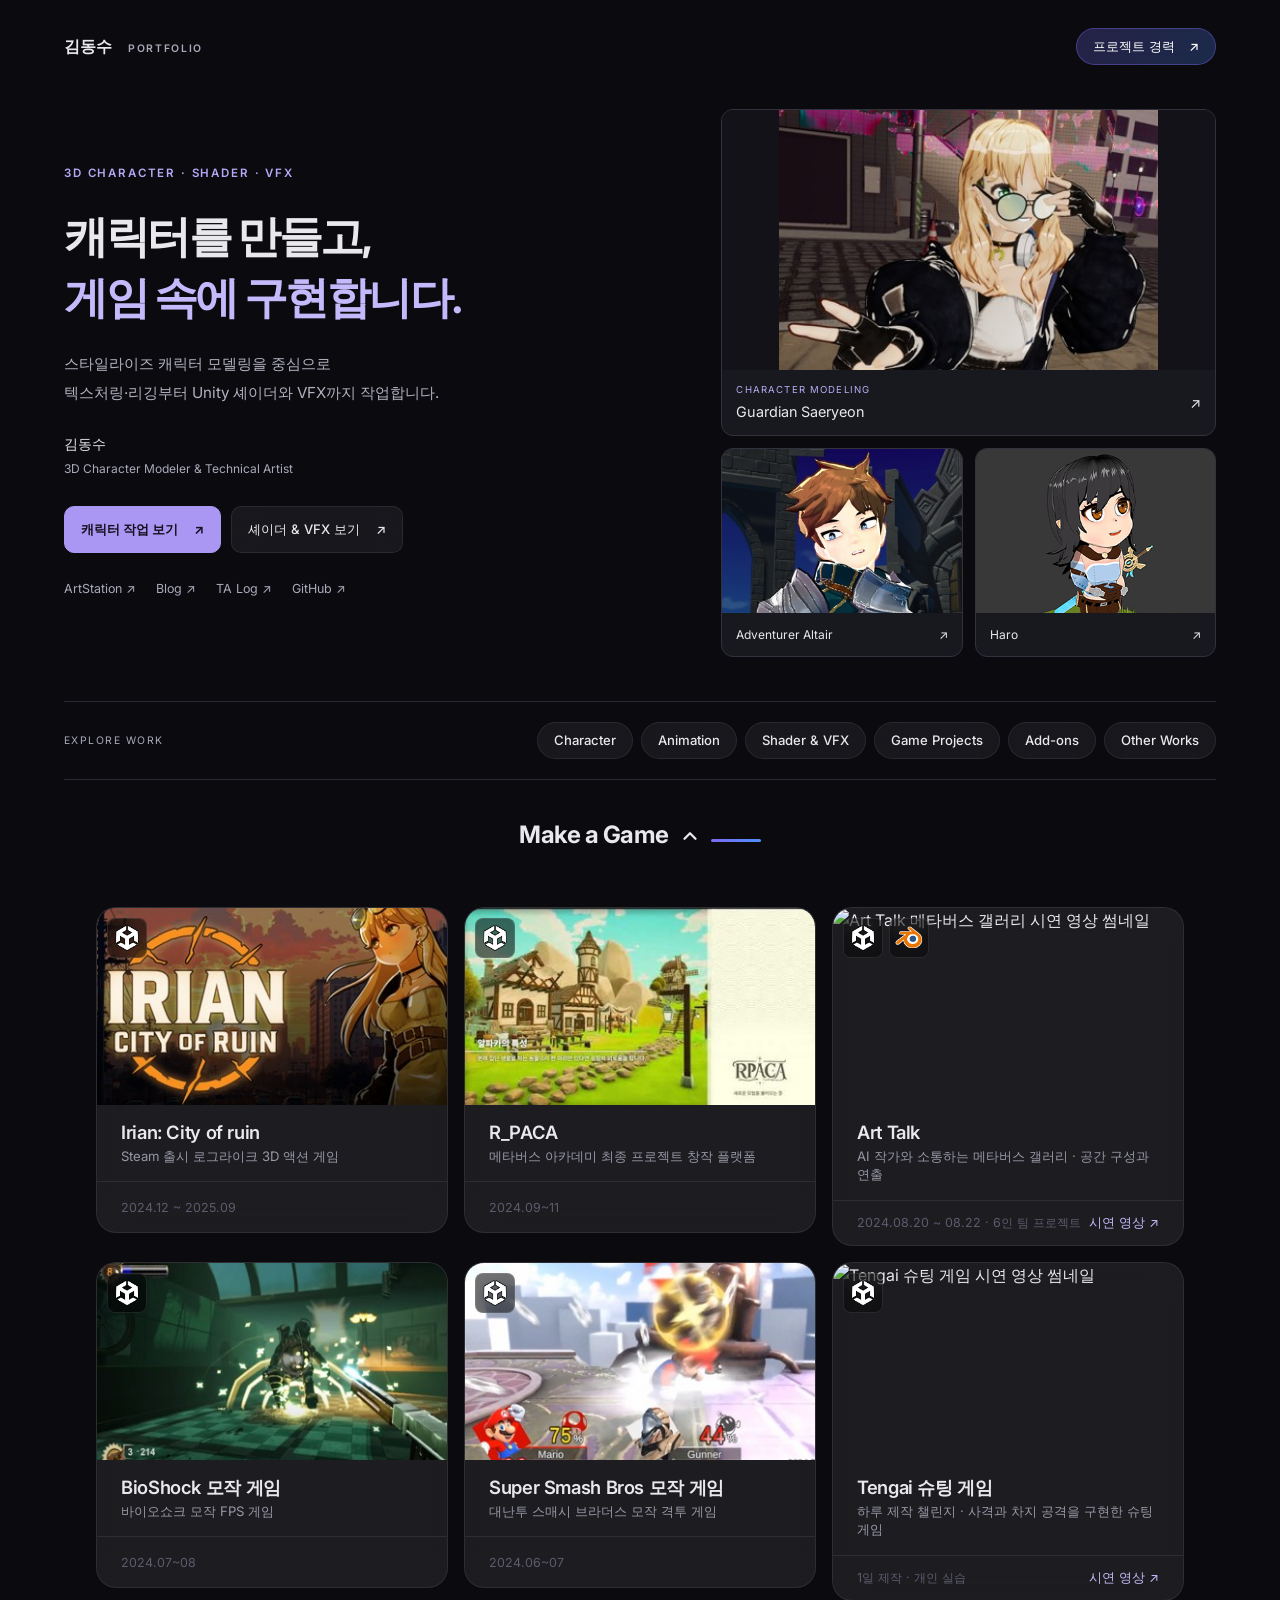
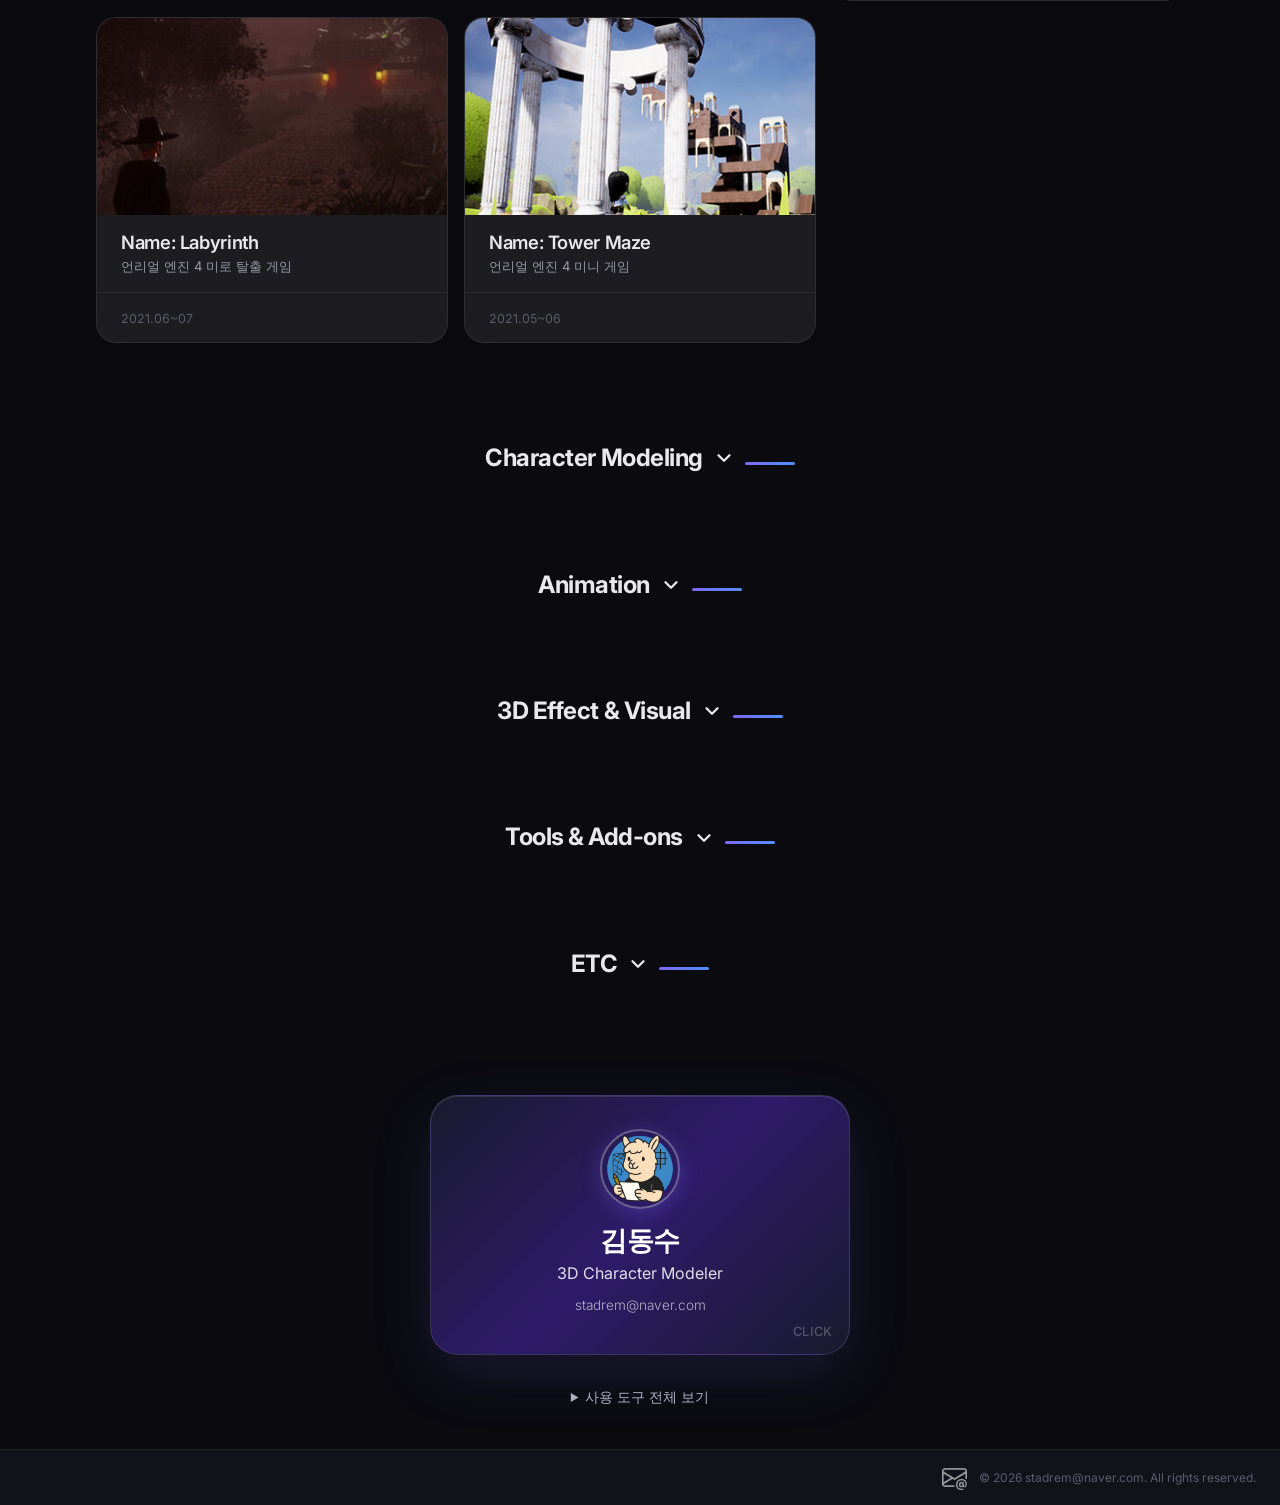
==== commit 50e92a80: "TA 일지 노션 링크 추가 Co-Authored-By: Claude Opus 5.5 <noreply@anthropic.com>" ====
--- a/index.html
+++ b/index.html
@@ -58,6 +58,7 @@
                 <nav class="nav-external-links" aria-label="외부 포트폴리오">
                     <a href="https://www.artstation.com/stadrem" target="_blank" rel="noopener noreferrer">ArtStation ↗</a>
                     <a href="https://blog.naver.com/0ddomobb0" target="_blank" rel="noopener noreferrer">Blog ↗</a>
+                    <a href="https://app.notion.com/p/TA-414fc0c003c9803e858fee387fd15499" target="_blank" rel="noopener noreferrer">TA Log ↗</a>
                     <a href="https://github.com/Stadrem" target="_blank" rel="noopener noreferrer">GitHub ↗</a>
                 </nav>
             </div>
